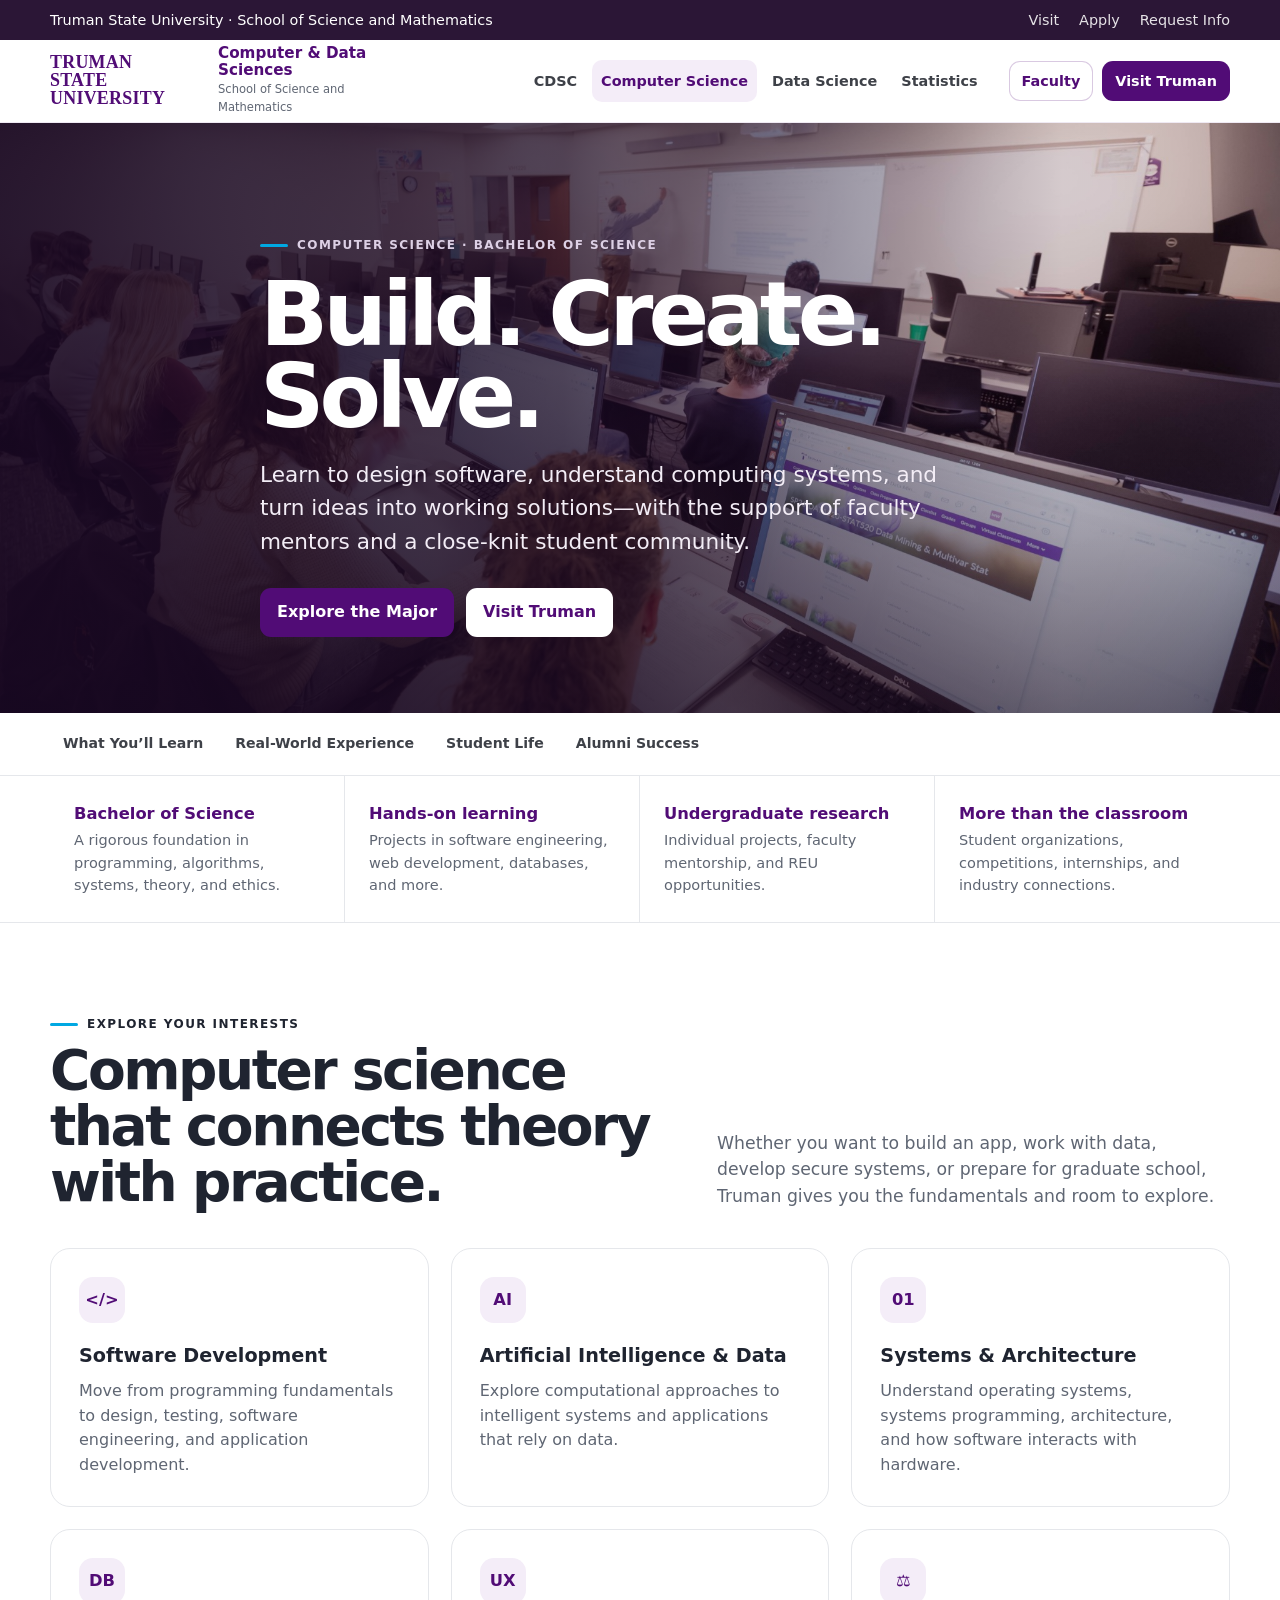
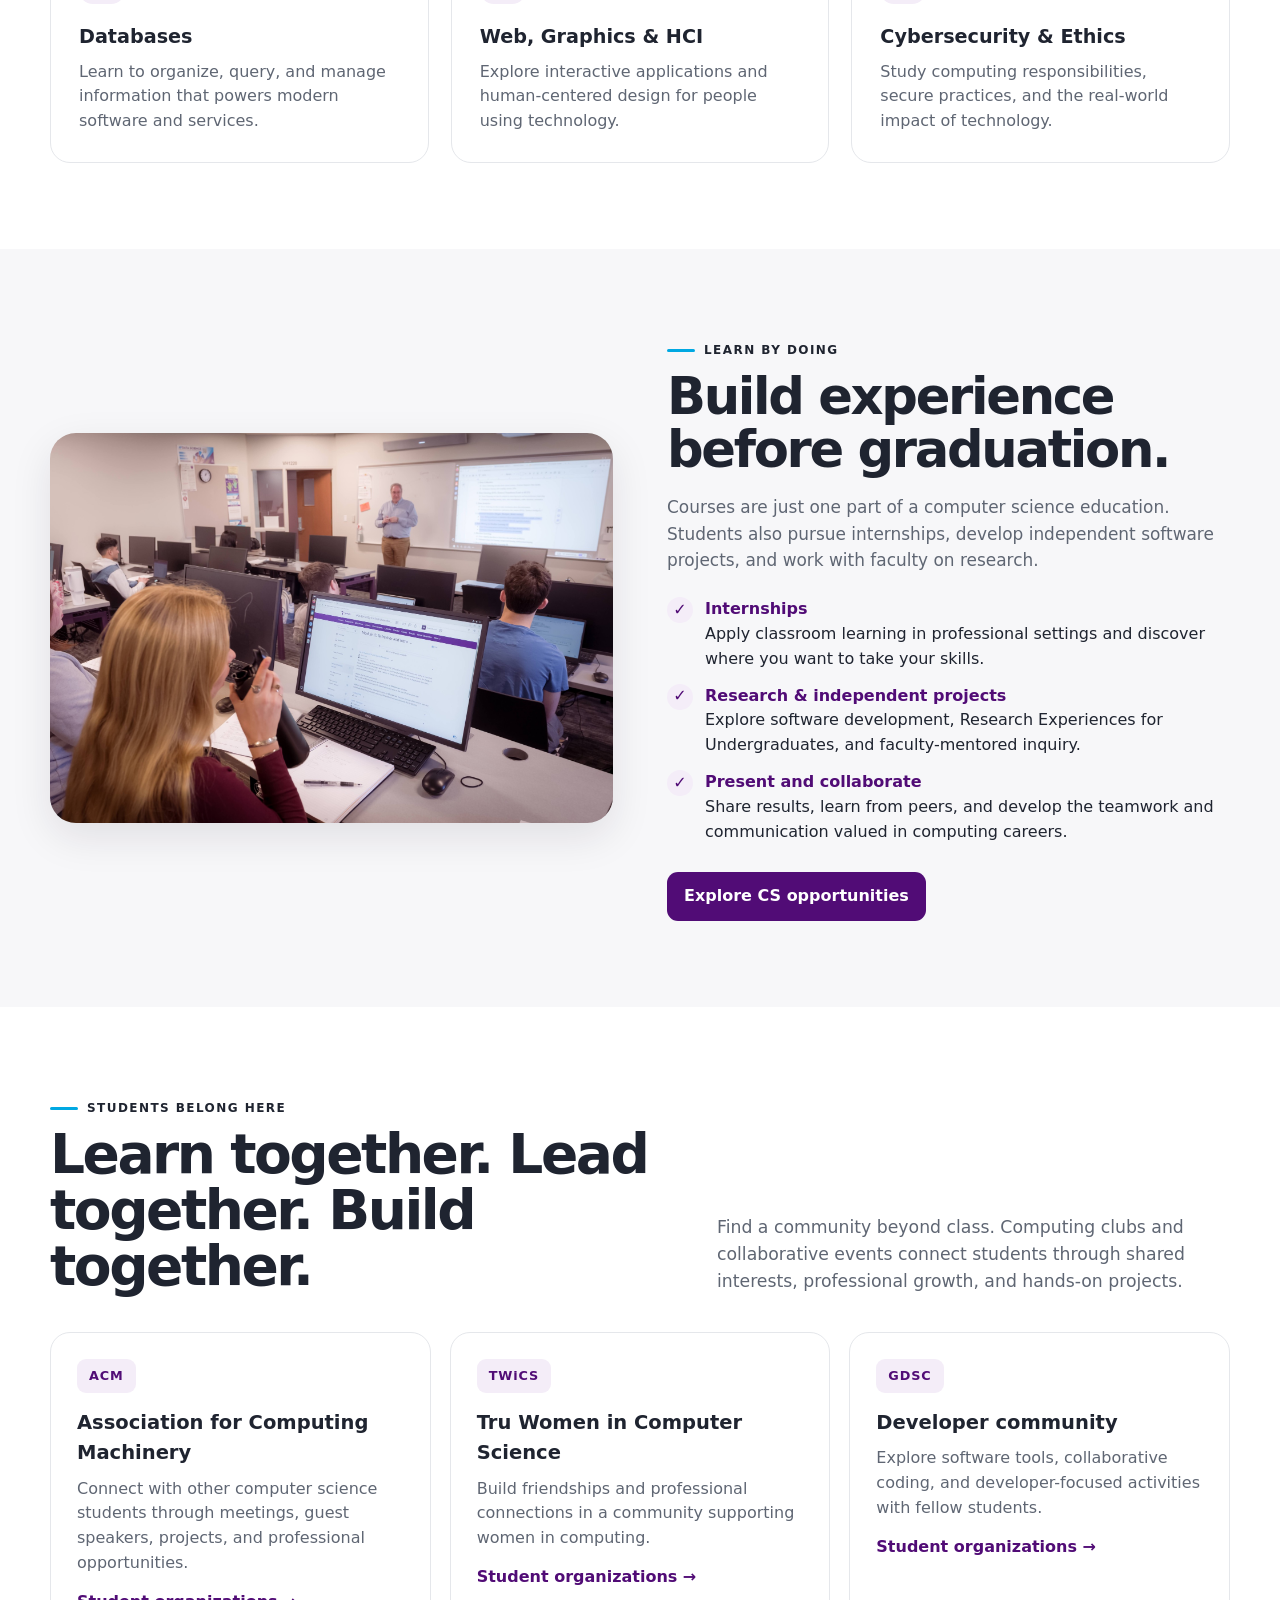
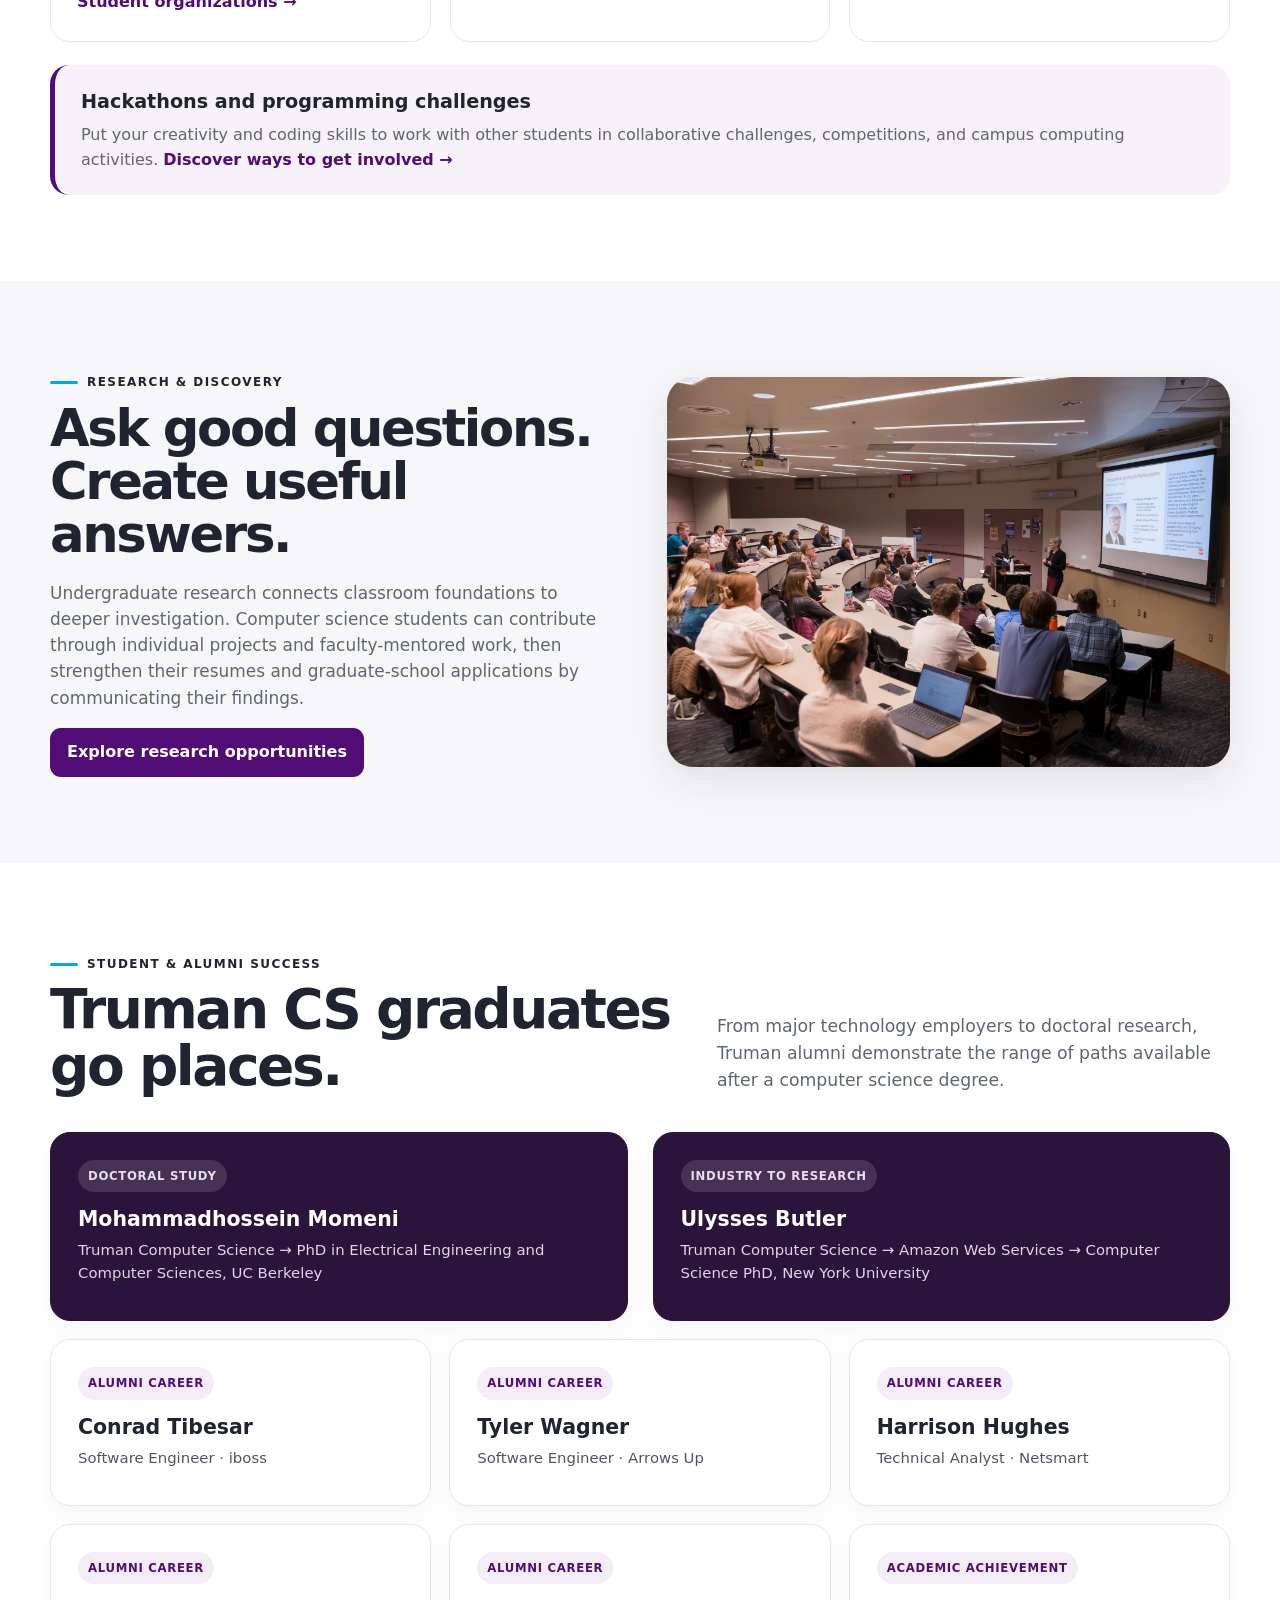
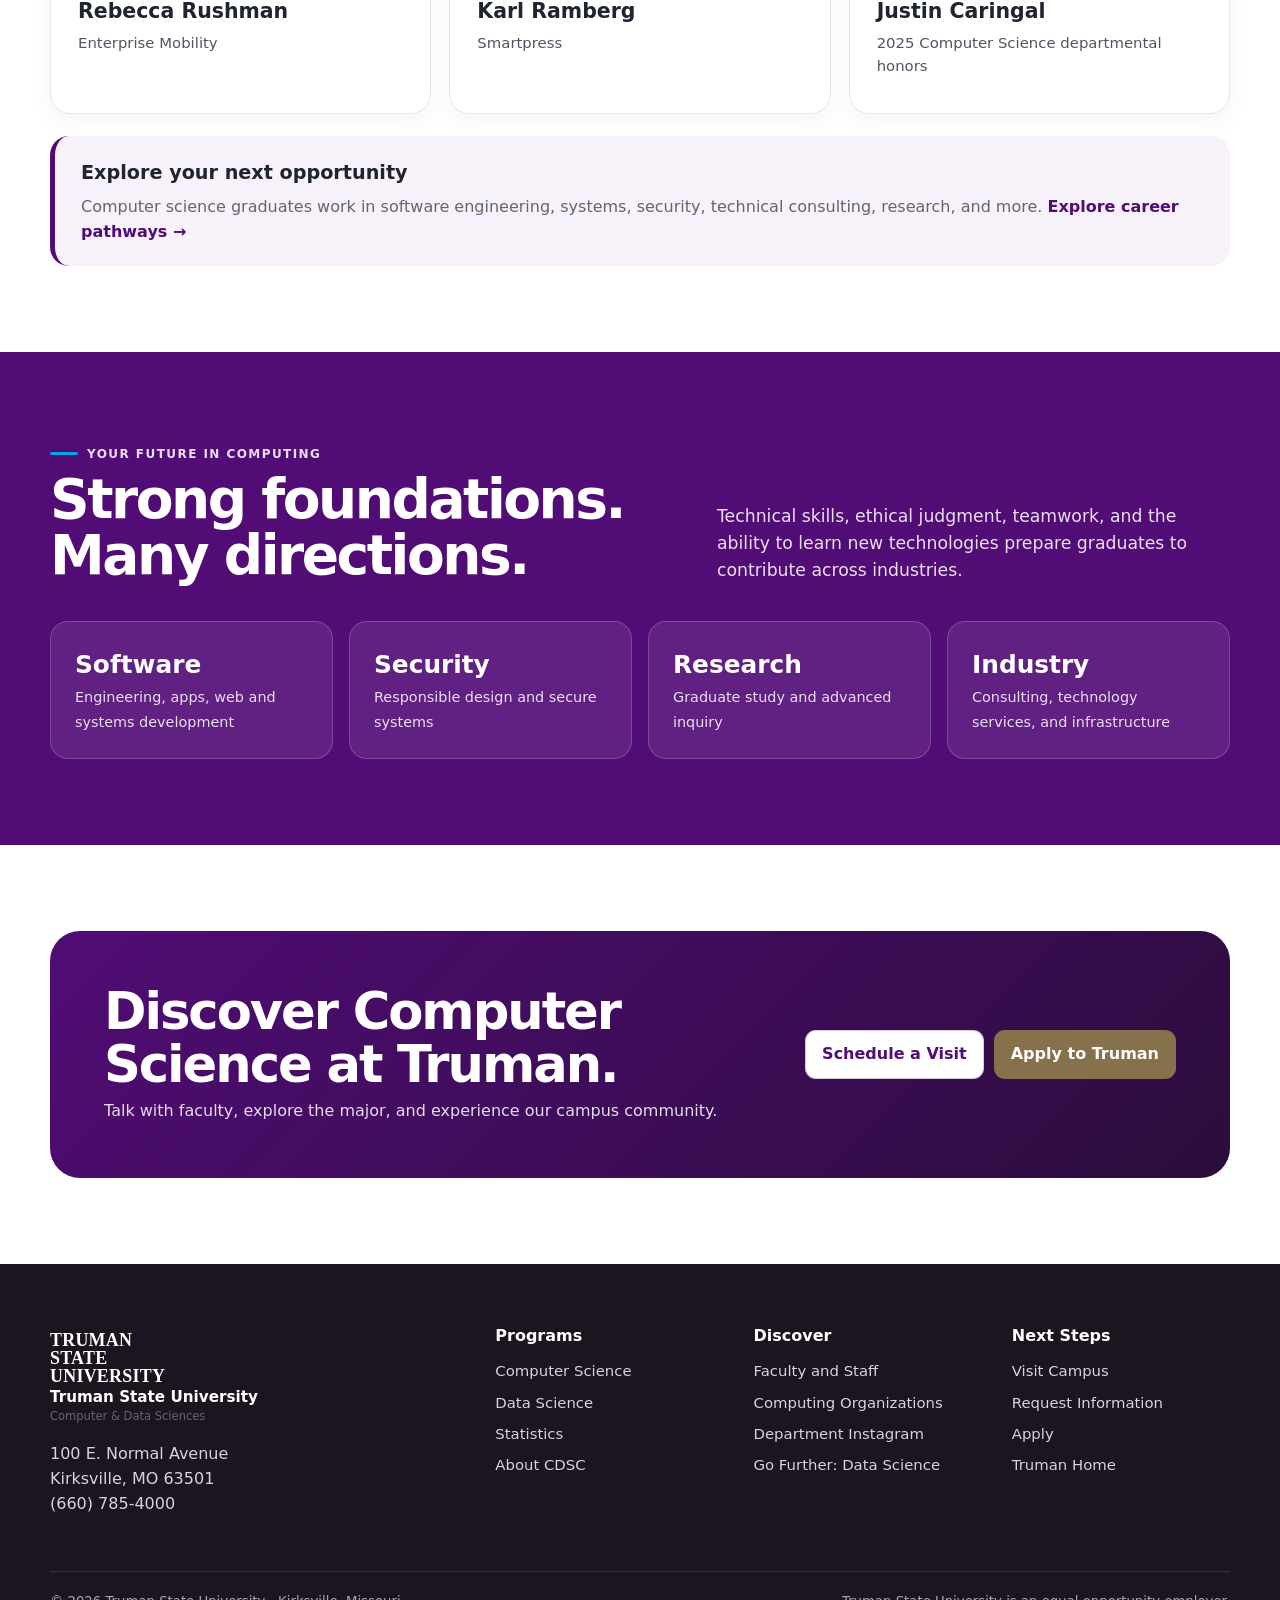
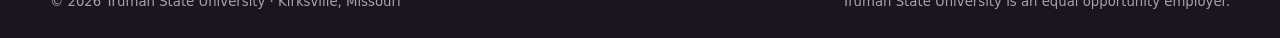
==== computer-science.html @ be10d1ea "Add files via upload" ====
<!doctype html><html lang="en"><head><meta charset="utf-8"><meta name="viewport" content="width=device-width,initial-scale=1"><meta name="description" content="Study computer science at Truman: practical software skills, mentoring, research, internships, alumni success, and student communities."><title>Computer Science | Truman State University</title><link rel="stylesheet" href="assets/style.css"></head>
<body><a class="skip-link" href="#main">Skip to content</a>
<div class="topbar"><div class="wrap"><div>Truman State University · School of Science and Mathematics</div><div class="toplinks"><a href="https://www.truman.edu/admission-aid/visit-truman/">Visit</a><a href="https://www.truman.edu/admission-aid/apply-to-truman/">Apply</a><a href="https://www.truman.edu/request-information/">Request Info</a></div></div></div>
<header class="site-header"><div class="wrap navrow"><a class="brand" href="cdsc.html" aria-label="Truman State University Computer and Data Sciences home"><img class="brand-logo" src="https://c3c5e312.delivery.rocketcdn.me/wp-content/themes/truman-theme-2025/images/logo-small.svg" alt="Truman State University logo" onerror="this.style.display='none';this.nextElementSibling.style.display='inline-block'"><span class="logo-fallback">TRUMAN<br>STATE<br>UNIVERSITY</span><span class="brand-copy"><strong>Computer &amp; Data Sciences</strong><span>School of Science and Mathematics</span></span></a><button class="mobile-toggle" type="button" aria-label="Toggle navigation" aria-expanded="false" aria-controls="localnav">☰</button><nav id="localnav" class="mainnav" aria-label="Department navigation"><a href="cdsc.html">CDSC</a><a href="computer-science.html" aria-current="page">Computer Science</a><a href="data-science.html">Data Science</a><a href="statistics.html">Statistics</a></nav><div class="nav-actions"><a class="btn btn-light btn-sm" href="https://www.truman.edu/academics/school-of-science-and-mathematics/about-the-computer-and-data-sciences-department/faculty-staff/">Faculty</a><a class="btn btn-primary btn-sm" href="https://www.truman.edu/admission-aid/visit-truman/">Visit Truman</a></div></div></header>
<main id="main"><section class="hero"><div class="hero-media"><img src="assets/images/cs.jpg" alt="Computer Science · Bachelor of Science at Truman State University" style="object-position:center 44%"></div><div class="wrap hero-content"><span class="eyebrow">Computer Science · Bachelor of Science</span><h1>Build. Create. Solve.</h1><p>Learn to design software, understand computing systems, and turn ideas into working solutions—with the support of faculty mentors and a close-knit student community.</p><div class="hero-actions"><a class="btn btn-primary" href="https://www.truman.edu/majors-programs/majors-minors/computer-science-major/computer-science-bs-requirements/">Explore the Major</a><a class="btn btn-light" href="https://www.truman.edu/admission-aid/visit-truman/">Visit Truman</a></div></div></section><nav class="hero-subnav" aria-label="Jump to section"><div class="wrap"><a href="#study">What You’ll Learn</a><a href="#experience">Real-World Experience</a><a href="#clubs">Student Life</a><a href="#alumni">Alumni Success</a></div></nav><div class="quickbar"><div class="wrap quickgrid"><div class="quickfact"><strong>Bachelor of Science</strong><span>A rigorous foundation in programming, algorithms, systems, theory, and ethics.</span></div><div class="quickfact"><strong>Hands-on learning</strong><span>Projects in software engineering, web development, databases, and more.</span></div><div class="quickfact"><strong>Undergraduate research</strong><span>Individual projects, faculty mentorship, and REU opportunities.</span></div><div class="quickfact"><strong>More than the classroom</strong><span>Student organizations, competitions, internships, and industry connections.</span></div></div></div><section class="section" id="study"><div class="wrap"><div class="section-head" data-reveal><div><span class="eyebrow">Explore your interests</span><h2>Computer science that connects theory with practice.</h2></div><p>Whether you want to build an app, work with data, develop secure systems, or prepare for graduate school, Truman gives you the fundamentals and room to explore.</p></div><div class="grid-3"><article class="feature-card" data-reveal><div class="feature-icon">&lt;/&gt;</div><h3>Software Development</h3><p>Move from programming fundamentals to design, testing, software engineering, and application development.</p></article><article class="feature-card" data-reveal><div class="feature-icon">AI</div><h3>Artificial Intelligence &amp; Data</h3><p>Explore computational approaches to intelligent systems and applications that rely on data.</p></article><article class="feature-card" data-reveal><div class="feature-icon">01</div><h3>Systems &amp; Architecture</h3><p>Understand operating systems, systems programming, architecture, and how software interacts with hardware.</p></article><article class="feature-card" data-reveal><div class="feature-icon">DB</div><h3>Databases</h3><p>Learn to organize, query, and manage information that powers modern software and services.</p></article><article class="feature-card" data-reveal><div class="feature-icon">UX</div><h3>Web, Graphics &amp; HCI</h3><p>Explore interactive applications and human-centered design for people using technology.</p></article><article class="feature-card" data-reveal><div class="feature-icon">⚖</div><h3>Cybersecurity &amp; Ethics</h3><p>Study computing responsibilities, secure practices, and the real-world impact of technology.</p></article></div></div></section><section class="section soft" id="experience"><div class="wrap split"><div class="media" data-reveal><img src="https://c3c5e312.delivery.rocketcdn.me/wp-content/uploads/2022/03/LibraryStudyingApril2019-40-scaled-1.jpg" alt="Truman students working and collaborating" loading="lazy" onerror="this.onerror=null;this.src='assets/images/class.jpg'"></div><div class="copy" data-reveal><span class="eyebrow">Learn by doing</span><h2>Build experience before graduation.</h2><p>Courses are just one part of a computer science education. Students also pursue internships, develop independent software projects, and work with faculty on research.</p><div class="checklist"><div class="check"><i>✓</i><div><b>Internships</b><br>Apply classroom learning in professional settings and discover where you want to take your skills.</div></div><div class="check"><i>✓</i><div><b>Research &amp; independent projects</b><br>Explore software development, Research Experiences for Undergraduates, and faculty-mentored inquiry.</div></div><div class="check"><i>✓</i><div><b>Present and collaborate</b><br>Share results, learn from peers, and develop the teamwork and communication valued in computing careers.</div></div></div><a class="btn btn-primary" href="https://www.truman.edu/majors-programs/majors-minors/computer-science-major/">Explore CS opportunities</a></div></div></section><section class="section" id="clubs"><div class="wrap"><div class="section-head" data-reveal><div><span class="eyebrow">Students belong here</span><h2>Learn together. Lead together. Build together.</h2></div><p>Find a community beyond class. Computing clubs and collaborative events connect students through shared interests, professional growth, and hands-on projects.</p></div><div class="org-tiles"><article class="org-tile" data-reveal><span class="org-abbrev">ACM</span><h3>Association for Computing Machinery</h3><p>Connect with other computer science students through meetings, guest speakers, projects, and professional opportunities.</p><a class="link-inline" href="https://www.truman.edu/majors-programs/majors-minors/computer-science-major/computer-science-student-organizations/">Student organizations →</a></article><article class="org-tile" data-reveal><span class="org-abbrev">TWiCS</span><h3>Tru Women in Computer Science</h3><p>Build friendships and professional connections in a community supporting women in computing.</p><a class="link-inline" href="https://www.truman.edu/majors-programs/majors-minors/computer-science-major/computer-science-student-organizations/">Student organizations →</a></article><article class="org-tile" data-reveal><span class="org-abbrev">GDSC</span><h3>Developer community</h3><p>Explore software tools, collaborative coding, and developer-focused activities with fellow students.</p><a class="link-inline" href="https://www.truman.edu/majors-programs/majors-minors/computer-science-major/computer-science-student-organizations/">Student organizations →</a></article></div><div class="panel-cta" style="margin-top:23px" data-reveal><h3>Hackathons and programming challenges</h3><p>Put your creativity and coding skills to work with other students in collaborative challenges, competitions, and campus computing activities. <a class="kicker-link" href="https://www.truman.edu/majors-programs/majors-minors/computer-science-major/computer-science-student-organizations/">Discover ways to get involved →</a></p></div></div></section><section class="section soft"><div class="wrap"><div class="split"><div class="copy" data-reveal><span class="eyebrow">Research &amp; discovery</span><h2>Ask good questions. Create useful answers.</h2><p>Undergraduate research connects classroom foundations to deeper investigation. Computer science students can contribute through individual projects and faculty-mentored work, then strengthen their resumes and graduate-school applications by communicating their findings.</p><a class="btn btn-primary" href="https://www.truman.edu/majors-programs/majors-minors/computer-science-major/">Explore research opportunities</a></div><div class="media" data-reveal><img src="https://c3c5e312.delivery.rocketcdn.me/wp-content/uploads/2022/03/StudentResearchConferenceApril2016-2-of-22.jpg" alt="Students and faculty engaged in research" loading="lazy" onerror="this.onerror=null;this.src='assets/images/research.jpg'"></div></div></div></section><section class="section" id="alumni"><div class="wrap"><div class="section-head" data-reveal><div><span class="eyebrow">Student &amp; alumni success</span><h2>Truman CS graduates go places.</h2></div><p>From major technology employers to doctoral research, Truman alumni demonstrate the range of paths available after a computer science degree.</p></div><div class="grid-2"><article class="profile-card highlight" data-reveal><span class="tag">Doctoral study</span><h3>Mohammadhossein Momeni</h3><p class="role">Truman Computer Science → PhD in Electrical Engineering and Computer Sciences, UC Berkeley</p></article><article class="profile-card highlight" data-reveal><span class="tag">Industry to research</span><h3>Ulysses Butler</h3><p class="role">Truman Computer Science → Amazon Web Services → Computer Science PhD, New York University</p></article></div><div class="story-row" style="margin-top:18px"><article class="profile-card" data-reveal><span class="tag">Alumni career</span><h3>Conrad Tibesar</h3><p class="role">Software Engineer · iboss</p></article><article class="profile-card" data-reveal><span class="tag">Alumni career</span><h3>Tyler Wagner</h3><p class="role">Software Engineer · Arrows Up</p></article><article class="profile-card" data-reveal><span class="tag">Alumni career</span><h3>Harrison Hughes</h3><p class="role">Technical Analyst · Netsmart</p></article><article class="profile-card" data-reveal><span class="tag">Alumni career</span><h3>Rebecca Rushman</h3><p class="role">Enterprise Mobility</p></article><article class="profile-card" data-reveal><span class="tag">Alumni career</span><h3>Karl Ramberg</h3><p class="role">Smartpress</p></article><article class="profile-card" data-reveal><span class="tag">Academic achievement</span><h3>Justin Caringal</h3><p class="role">2025 Computer Science departmental honors</p></article></div><div class="panel-cta" style="margin-top:22px" data-reveal><h3>Explore your next opportunity</h3><p>Computer science graduates work in software engineering, systems, security, technical consulting, research, and more. <a class="kicker-link" href="https://www.truman.edu/majors-programs/majors-minors/computer-science-major/">Explore career pathways →</a></p></div></div></section><section class="section purple"><div class="wrap"><div class="section-head" data-reveal><div><span class="eyebrow">Your future in computing</span><h2>Strong foundations. Many directions.</h2></div><p>Technical skills, ethical judgment, teamwork, and the ability to learn new technologies prepare graduates to contribute across industries.</p></div><div class="stats-band"><div class="stat" data-reveal><strong>Software</strong><span>Engineering, apps, web and systems development</span></div><div class="stat" data-reveal><strong>Security</strong><span>Responsible design and secure systems</span></div><div class="stat" data-reveal><strong>Research</strong><span>Graduate study and advanced inquiry</span></div><div class="stat" data-reveal><strong>Industry</strong><span>Consulting, technology services, and infrastructure</span></div></div></div></section><section class="section"><div class="wrap"><div class="cta" data-reveal><div><h2>Discover Computer Science at Truman.</h2><p>Talk with faculty, explore the major, and experience our campus community.</p></div><div class="cta-actions"><a class="btn btn-light" href="https://www.truman.edu/admission-aid/visit-truman/">Schedule a Visit</a><a class="btn btn-gold" href="https://www.truman.edu/admission-aid/apply-to-truman/">Apply to Truman</a></div></div></div></section></main><footer class="footer"><div class="wrap"><div class="footer-grid"><div><a class="brand" href="cdsc.html"><img class="brand-logo" src="https://c3c5e312.delivery.rocketcdn.me/wp-content/themes/truman-theme-2025/images/logo-small.svg" alt="Truman State University logo" onerror="this.style.display='none';this.nextElementSibling.style.display='inline-block'"><span class="logo-fallback">TRUMAN<br>STATE<br>UNIVERSITY</span><span class="brand-copy"><strong>Truman State University</strong><span>Computer &amp; Data Sciences</span></span></a><p style="margin-top:16px;max-width:310px;color:#d9d2dc">100 E. Normal Avenue<br>Kirksville, MO 63501<br>(660) 785-4000</p></div><div><h4>Programs</h4><a href="computer-science.html">Computer Science</a><a href="data-science.html">Data Science</a><a href="statistics.html">Statistics</a><a href="cdsc.html">About CDSC</a></div><div><h4>Discover</h4><a href="https://www.truman.edu/academics/school-of-science-and-mathematics/about-the-computer-and-data-sciences-department/faculty-staff/">Faculty and Staff</a><a href="https://www.truman.edu/majors-programs/majors-minors/computer-science-major/computer-science-student-organizations/">Computing Organizations</a><a href="https://www.instagram.com/cdsc_truman/">Department Instagram</a><a href="https://data.truman.edu/">Go Further: Data Science</a></div><div><h4>Next Steps</h4><a href="https://www.truman.edu/admission-aid/visit-truman/">Visit Campus</a><a href="https://www.truman.edu/request-information/">Request Information</a><a href="https://www.truman.edu/admission-aid/apply-to-truman/">Apply</a><a href="https://www.truman.edu/">Truman Home</a></div></div><div class="footer-note"><span>© <span data-year>2026</span> Truman State University · Kirksville, Missouri</span><span>Truman State University is an equal opportunity employer.</span></div></div></footer><script src="assets/script.js" defer></script></body></html>
---- assets/style.css ----
:root{
  --purple:#510C76;
  --purple-700:#3b0759;
  --purple-100:#f4edf8;
  --gold:#87714D;
  --blue:#00A8E2;
  --ink:#1f2430;
  --muted:#5f6673;
  --line:#e5e7eb;
  --paper:#ffffff;
  --soft:#f7f7f9;
  --max:1180px;
  --shadow:0 14px 40px rgba(29,18,38,.10);
  --radius:20px;
}
*{box-sizing:border-box}
html{scroll-behavior:smooth}
body{margin:0;font-family:Inter,ui-sans-serif,system-ui,-apple-system,BlinkMacSystemFont,"Segoe UI",sans-serif;color:var(--ink);background:var(--paper);line-height:1.55}
a{color:inherit;text-decoration:none}
img{max-width:100%;display:block}
button{font:inherit}
.skip-link{position:absolute;left:-9999px;top:auto}.skip-link:focus{left:16px;top:16px;background:#fff;padding:10px 14px;z-index:999;border-radius:8px;box-shadow:var(--shadow)}
.topbar{background:#2b1636;color:#fff;font-size:.9rem}.topbar .wrap{min-height:40px;display:flex;align-items:center;justify-content:space-between;gap:20px}.toplinks{display:flex;gap:20px;flex-wrap:wrap}.toplinks a{opacity:.88}.toplinks a:hover{opacity:1;text-decoration:underline}
.wrap{width:min(var(--max),calc(100% - 36px));margin:0 auto}
.site-header{position:sticky;top:0;z-index:100;background:rgba(255,255,255,.96);backdrop-filter:blur(12px);border-bottom:1px solid rgba(81,12,118,.09)}
.navrow{min-height:82px;display:flex;align-items:center;gap:28px}.brand{display:flex;align-items:center;gap:14px;min-width:260px}.brand-mark{width:44px;height:44px;border-radius:12px;background:var(--purple);color:#fff;display:grid;place-items:center;font-weight:900;font-size:1.2rem;letter-spacing:-.04em}.brand-copy strong{display:block;color:var(--purple);font-size:1rem;line-height:1.1}.brand-copy span{display:block;font-size:.76rem;color:var(--muted);margin-top:3px}
.mainnav{display:flex;align-items:center;gap:6px;margin-left:auto}.mainnav a{padding:10px 11px;border-radius:10px;font-weight:700;font-size:.91rem;color:#3e4148}.mainnav a:hover,.mainnav a[aria-current="page"]{background:var(--purple-100);color:var(--purple)}
.nav-actions{display:flex;gap:9px}.btn{display:inline-flex;align-items:center;justify-content:center;gap:8px;border:0;border-radius:11px;padding:12px 17px;font-weight:800;cursor:pointer;transition:.2s ease}.btn-primary{background:var(--purple);color:#fff}.btn-primary:hover{background:var(--purple-700);transform:translateY(-1px)}.btn-light{background:#fff;color:var(--purple);box-shadow:inset 0 0 0 1px rgba(81,12,118,.22)}.btn-light:hover{background:var(--purple-100)}.btn-gold{background:var(--gold);color:#fff}.btn-sm{padding:9px 13px;font-size:.9rem}.mobile-toggle{display:none;background:none;border:0;font-size:1.5rem;color:var(--purple)}
.hero{position:relative;min-height:610px;display:grid;align-items:end;overflow:hidden;background:#1d1125}.hero-media{position:absolute;inset:0}.hero-media img{width:100%;height:100%;object-fit:cover}.hero-media:after{content:"";position:absolute;inset:0;background:linear-gradient(90deg,rgba(24,8,34,.91) 0%,rgba(24,8,34,.72) 43%,rgba(24,8,34,.18) 75%),linear-gradient(0deg,rgba(20,10,28,.66) 0%,transparent 45%)}.hero-content{position:relative;z-index:2;padding:88px 0 76px;color:#fff;max-width:760px}.eyebrow{display:inline-flex;align-items:center;gap:9px;text-transform:uppercase;letter-spacing:.12em;font-weight:900;font-size:.75rem}.hero .eyebrow{color:#ddd0e5}.eyebrow:before{content:"";width:28px;height:3px;background:var(--blue);border-radius:4px}.hero h1{font-size:clamp(3.3rem,7vw,6.4rem);line-height:.92;letter-spacing:-.055em;margin:18px 0 20px;max-width:830px}.hero p{font-size:clamp(1.12rem,2vw,1.35rem);max-width:700px;color:#f3edf6;margin:0 0 30px}.hero-actions{display:flex;gap:12px;flex-wrap:wrap}.hero .btn-light{box-shadow:none}
.page-hero{position:relative;overflow:hidden;background:linear-gradient(135deg,#2a1038,var(--purple));color:#fff;padding:82px 0 76px}.page-hero:after{content:"";position:absolute;width:450px;height:450px;border-radius:50%;right:-120px;top:-180px;border:80px solid rgba(255,255,255,.05)}.page-hero h1{font-size:clamp(2.8rem,6vw,5.4rem);letter-spacing:-.05em;line-height:1;margin:12px 0 20px}.page-hero p{max-width:780px;font-size:1.25rem;color:#efe7f3}
.quickbar{background:#fff;border-bottom:1px solid var(--line)}.quickgrid{display:grid;grid-template-columns:repeat(4,1fr);gap:0}.quickfact{padding:25px 24px;border-right:1px solid var(--line)}.quickfact:last-child{border-right:0}.quickfact strong{display:block;color:var(--purple);font-size:1.02rem}.quickfact span{display:block;font-size:.91rem;color:var(--muted);margin-top:3px}
.section{padding:86px 0}.section.soft{background:var(--soft)}.section.purple{background:var(--purple);color:#fff}.section-head{display:grid;grid-template-columns:1.1fr .9fr;gap:40px;align-items:end;margin-bottom:38px}.section-head h2{font-size:clamp(2.1rem,4.3vw,3.6rem);letter-spacing:-.045em;line-height:1.02;margin:8px 0 0}.section-head p{color:var(--muted);font-size:1.08rem;margin:0}.purple .section-head p{color:#eadff0}.purple .eyebrow{color:#eadff0}
.grid-3{display:grid;grid-template-columns:repeat(3,1fr);gap:22px}.grid-2{display:grid;grid-template-columns:repeat(2,1fr);gap:25px}.grid-4{display:grid;grid-template-columns:repeat(4,1fr);gap:18px}.card{background:#fff;border:1px solid var(--line);border-radius:var(--radius);overflow:hidden;box-shadow:0 8px 26px rgba(20,20,30,.05)}.card-body{padding:25px}.card h3{margin:0 0 8px;font-size:1.3rem;color:#25252a}.card p{margin:0;color:var(--muted)}.card .tag{display:inline-block;background:var(--purple-100);color:var(--purple);padding:6px 9px;border-radius:999px;font-size:.72rem;font-weight:900;text-transform:uppercase;letter-spacing:.08em;margin-bottom:15px}.card-media{height:220px;overflow:hidden;background:#ddd}.card-media img{width:100%;height:100%;object-fit:cover;transition:transform .5s ease}.card:hover .card-media img{transform:scale(1.035)}.card-link{display:inline-flex;align-items:center;gap:6px;color:var(--purple);font-weight:800;margin-top:18px}.card-link:hover{text-decoration:underline}.feature-card{padding:28px;border-radius:var(--radius);background:#fff;border:1px solid var(--line)}.feature-icon{width:46px;height:46px;border-radius:14px;background:var(--purple-100);color:var(--purple);display:grid;place-items:center;font-weight:900;margin-bottom:18px}.feature-card h3{margin:0 0 8px;font-size:1.18rem}.feature-card p{margin:0;color:var(--muted)}
.split{display:grid;grid-template-columns:1fr 1fr;gap:54px;align-items:center}.split.reverse .media{order:2}.media{border-radius:26px;overflow:hidden;min-height:390px;box-shadow:var(--shadow);background:#eee}.media img{width:100%;height:100%;min-height:390px;object-fit:cover}.copy h2{font-size:clamp(2.2rem,4vw,3.4rem);line-height:1.04;letter-spacing:-.045em;margin:10px 0 18px}.copy p{color:var(--muted);font-size:1.06rem}.checklist{display:grid;gap:12px;margin:24px 0 28px}.check{display:flex;gap:12px;align-items:flex-start}.check b{color:var(--purple)}.check i{font-style:normal;width:26px;height:26px;border-radius:50%;background:var(--purple-100);color:var(--purple);display:grid;place-items:center;font-weight:900;flex:0 0 auto}
.story{position:relative;border-radius:26px;overflow:hidden;min-height:430px;background:#24122f;color:#fff}.story>img{position:absolute;inset:0;width:100%;height:100%;object-fit:cover}.story:after{content:"";position:absolute;inset:0;background:linear-gradient(0deg,rgba(21,9,28,.92),rgba(21,9,28,.18) 67%)}.story-copy{position:absolute;z-index:2;left:0;right:0;bottom:0;padding:30px}.story-copy h3{font-size:1.8rem;margin:8px 0 6px}.story-copy p{margin:0;color:#eee}.story-kicker{font-weight:900;color:#d8c9df;text-transform:uppercase;letter-spacing:.1em;font-size:.72rem}
.logo-list{display:flex;flex-wrap:wrap;gap:10px}.pill{padding:9px 13px;background:#fff;border:1px solid var(--line);border-radius:999px;color:#494f59;font-weight:700;font-size:.9rem}
.stats-band{display:grid;grid-template-columns:repeat(4,1fr);gap:16px}.stat{padding:24px;border-radius:18px;background:rgba(255,255,255,.09);border:1px solid rgba(255,255,255,.18)}.stat strong{font-size:1.55rem;display:block}.stat span{color:#eadff0;font-size:.9rem}
.cta{background:linear-gradient(135deg,var(--purple),#2b0d3c);color:#fff;border-radius:30px;padding:54px;display:flex;align-items:center;justify-content:space-between;gap:40px}.cta h2{font-size:clamp(2rem,4vw,3.2rem);margin:0 0 9px;line-height:1.02;letter-spacing:-.04em}.cta p{margin:0;color:#e7daed;max-width:700px}.cta-actions{display:flex;gap:10px;flex-wrap:wrap;min-width:max-content}
.program-card{padding:30px;background:#fff;border-radius:22px;border:1px solid var(--line);position:relative;overflow:hidden}.program-card:before{content:"";position:absolute;left:0;top:0;bottom:0;width:6px;background:var(--purple)}.program-card.ds:before{background:var(--blue)}.program-card.statp:before{background:var(--gold)}.program-card h3{font-size:1.55rem;margin:0 0 8px}.program-card p{color:var(--muted);margin:0 0 20px}.program-card ul{padding-left:18px;margin:0 0 20px;color:#4a505c}.program-card li{margin:7px 0}
.social-panel{border-radius:28px;background:#161219;color:#fff;display:grid;grid-template-columns:1fr 1fr;overflow:hidden}.social-panel img{width:100%;height:100%;min-height:420px;object-fit:cover}.social-copy{padding:50px;display:flex;flex-direction:column;justify-content:center}.social-copy h2{font-size:2.7rem;margin:10px 0 15px;line-height:1}.social-copy p{color:#dcd6df}.handle{font-size:1.25rem;font-weight:900;color:#fff;margin:10px 0 25px}
.footer{background:#1c1520;color:#d9d2dc;padding:60px 0 26px}.footer-grid{display:grid;grid-template-columns:1.3fr repeat(3,.7fr);gap:40px}.footer h4{color:#fff;margin:0 0 12px}.footer a{display:block;color:#d9d2dc;margin:8px 0;font-size:.93rem}.footer a:hover{color:#fff;text-decoration:underline}.footer .brand-copy strong{color:#fff}.footer-note{border-top:1px solid rgba(255,255,255,.12);padding-top:20px;margin-top:38px;font-size:.83rem;color:#aaa1ae;display:flex;justify-content:space-between;gap:20px;flex-wrap:wrap}
.prototype-note{background:#fff9e9;border:1px solid #ead8a3;color:#5a4b24;padding:13px 16px;border-radius:12px;font-size:.88rem;margin:20px 0 0}
@media(max-width:980px){.mainnav,.nav-actions{display:none}.mobile-toggle{display:block;margin-left:auto}.mainnav.open{display:flex;position:absolute;top:82px;left:0;right:0;background:#fff;flex-direction:column;align-items:stretch;padding:16px 18px 20px;border-bottom:1px solid var(--line);box-shadow:var(--shadow)}.mainnav.open a{padding:13px}.hero{min-height:560px}.quickgrid{grid-template-columns:repeat(2,1fr)}.quickfact:nth-child(2){border-right:0}.quickfact:nth-child(-n+2){border-bottom:1px solid var(--line)}.section-head{grid-template-columns:1fr;gap:14px}.grid-4{grid-template-columns:repeat(2,1fr)}.grid-3{grid-template-columns:1fr 1fr}.split{grid-template-columns:1fr;gap:30px}.split.reverse .media{order:0}.footer-grid{grid-template-columns:1fr 1fr}.social-panel{grid-template-columns:1fr}.social-panel img{min-height:320px}.cta{align-items:flex-start;flex-direction:column}.cta-actions{min-width:0}.stats-band{grid-template-columns:1fr 1fr}}
@media(max-width:650px){.wrap{width:min(var(--max),calc(100% - 24px))}.topbar{display:none}.navrow{min-height:72px}.brand{min-width:0}.brand-copy span{display:none}.mainnav.open{top:72px}.hero{min-height:620px}.hero-content{padding:72px 0 54px}.hero h1{font-size:3.5rem}.grid-3,.grid-2,.grid-4{grid-template-columns:1fr}.quickgrid{grid-template-columns:1fr}.quickfact{border-right:0;border-bottom:1px solid var(--line)!important}.section{padding:64px 0}.media,.media img{min-height:300px}.footer-grid{grid-template-columns:1fr}.social-copy{padding:34px 24px}.cta{padding:34px 24px}.stats-band{grid-template-columns:1fr}.page-hero{padding:62px 0}.page-hero h1{font-size:3.2rem}}

/* Version 3 adjustments retain the editorial, image-led layout of the initial design. */
:root { --purple:#510C76; --purple-700:#3b0759; --purple-100:#f4edf8; --gold:#87714D; --blue:#00A8E2; }
:focus-visible{outline:3px solid var(--blue);outline-offset:4px}
img{background:#eceaf0}
.section[id]{scroll-margin-top:98px}
.navrow{gap:22px}
.brand-logo{width:156px;max-height:55px;object-fit:contain;object-position:left center;background:transparent;flex:0 0 auto}
.logo-fallback{display:none;flex:0 0 156px;max-width:156px;font:900 1.12rem/1.0 Georgia,serif;letter-spacing:.015em;color:var(--purple)}
.footer .logo-fallback{color:#fff}
.brand{min-width:250px;gap:12px}
.brand-copy strong{color:var(--purple);font-size:.95rem}
.brand-copy span{font-size:.72rem}
.footer .brand-logo{filter:none}
.footer .brand-copy strong{color:#fff}
.mainnav a{font-size:.9rem;padding:10px 9px}
.hero{min-height:590px}
.hero-media img{background:#20122b;object-position:center 44%}
.hero:before{content:"";position:absolute;inset:0;background:linear-gradient(90deg,rgba(24,8,34,.91) 0%,rgba(24,8,34,.74) 44%,rgba(24,8,34,.13) 83%);z-index:1}
.hero-media:after{background:linear-gradient(0deg,rgba(20,10,28,.56) 0%,transparent 58%)}
.hero-content{z-index:2}
.hero h1{max-width:850px}
.hero p{max-width:710px}
.hero-statement{display:block;max-width:720px;font-size:1rem;color:#efe5f5;margin:14px 0 24px}
.feature-icon{font-size:1.02rem}
.feature-card{transition:transform .22s,box-shadow .22s}
.feature-card:hover{transform:translateY(-4px);box-shadow:var(--shadow)}
.feature-card h3{font-size:1.2rem}
.link-inline{display:inline-flex;align-items:center;gap:7px;color:var(--purple);font-weight:800;margin-top:18px}
.link-inline:hover{text-decoration:underline}
.section-head h2{max-width:850px}
.story-row{display:grid;grid-template-columns:repeat(3,minmax(0,1fr));gap:18px}
.profile-card{background:#fff;border:1px solid var(--line);border-radius:20px;padding:27px;box-shadow:0 8px 25px rgba(25,17,30,.045)}
.profile-card h3{font-size:1.28rem;margin:0 0 8px;line-height:1.2}
.profile-card p{color:var(--muted);margin:0 0 8px}
.profile-card .tag{display:inline-block;background:var(--purple-100);color:var(--purple);padding:7px 10px;border-radius:999px;font-size:.73rem;font-weight:900;letter-spacing:.06em;text-transform:uppercase;margin-bottom:15px}
.profile-card .role{font-size:.93rem;color:#4f5561}
.profile-card.highlight{background:#2a143c;border-color:#2a143c;color:#fff}
.profile-card.highlight .tag{background:rgba(255,255,255,.13);color:#eadcf2}
.profile-card.highlight .role,.profile-card.highlight p{color:#e2d5e8}
.profile-card a{display:inline-flex;margin-top:12px;color:var(--purple);font-weight:800}
.narrow-content{max-width:800px}
.secondary-links{display:flex;flex-wrap:wrap;gap:10px;margin-top:22px}
.secondary-links .pill{display:inline-flex;gap:6px;align-items:center;background:#fff;color:var(--purple)}
.quiet-band{border-top:1px solid var(--line);padding:32px 0}
.quiet-band .wrap{display:flex;justify-content:space-between;align-items:center;gap:20px;flex-wrap:wrap}
.quiet-band strong{font-size:1.16rem}
.quiet-band p{color:var(--muted);margin:4px 0 0}
.media-stack{display:grid;grid-template-columns:1.15fr .85fr;gap:16px;align-items:stretch}
.media-stack img{width:100%;height:100%;min-height:230px;object-fit:cover;border-radius:20px}
.media-stack .small-stack{display:grid;gap:16px}
.media-stack .small-stack img{min-height:110px}
.micro-label{display:block;color:#7d6f89;text-transform:uppercase;font-size:.76rem;font-weight:900;letter-spacing:.11em;margin-bottom:7px}
.purple .micro-label{color:#dfcce9}
.org-tiles{display:grid;grid-template-columns:repeat(3,minmax(0,1fr));gap:19px}
.org-tile{border:1px solid var(--line);background:#fff;border-radius:20px;padding:26px}
.org-tile .org-abbrev{display:inline-flex;font-size:.8rem;font-weight:900;letter-spacing:.07em;color:var(--purple);background:var(--purple-100);padding:7px 12px;border-radius:9px;margin-bottom:15px}
.org-tile h3{margin:0 0 8px;font-size:1.22rem}
.org-tile p{color:var(--muted);margin:0}
.org-tile .link-inline{margin-top:14px}
.cta-actions{max-width:100%}
.hero-subnav{background:#fff;border-bottom:1px solid var(--line)}
.hero-subnav .wrap{display:flex;gap:6px;overflow-x:auto;padding:11px 0;scrollbar-width:none}
.hero-subnav a{white-space:nowrap;padding:9px 13px;border-radius:10px;color:#3e4148;font-weight:700;font-size:.88rem}
.hero-subnav a:hover{color:var(--purple);background:var(--purple-100)}
.story-image{max-height:440px}
.quote-exact{margin:0 0 20px;padding-left:20px;border-left:4px solid var(--blue);font-size:1.22rem;line-height:1.55;color:#2c2731}
.kicker-link{color:var(--purple);font-weight:800}
.section.purple .pill{background:rgba(255,255,255,.11);border-color:rgba(255,255,255,.2);color:#fff}
.panel-cta{background:#f7f1fa;padding:22px 26px;border-radius:19px;border-left:5px solid var(--purple)}
.panel-cta h3{margin:0 0 7px;font-size:1.2rem}
.panel-cta p{color:var(--muted);margin:0}
.fineprint{font-size:.85rem;color:var(--muted)}
.timeline-highlights{display:grid;grid-template-columns:repeat(2,1fr);gap:12px}
.timeline-highlights div{padding:19px;background:#fff;border-radius:15px;border:1px solid var(--line)}
.timeline-highlights b{display:block;color:var(--purple)}
.timeline-highlights span{color:var(--muted);font-size:.95rem}
[data-reveal]{opacity:1;transform:none}
.js-motion [data-reveal]{opacity:0;transform:translateY(22px);transition:opacity .7s ease,transform .7s ease}
.js-motion [data-reveal].is-visible{opacity:1;transform:none}
@media (prefers-reduced-motion: reduce){html{scroll-behavior:auto}.js-motion [data-reveal]{opacity:1;transform:none;transition:none}}
@media (max-width:1100px){.brand{min-width:210px}.brand-logo{width:126px}.logo-fallback{flex-basis:126px;max-width:126px;font-size:.96rem}.navrow{gap:12px}.nav-actions{gap:6px}}
@media (max-width:980px){.navrow{position:relative}.mainnav.open{top:calc(100% - 1px)}.story-row{grid-template-columns:1fr 1fr}.org-tiles{grid-template-columns:1fr 1fr}}
@media (max-width:650px){.brand-logo{width:120px}.logo-fallback{flex-basis:120px;max-width:120px;font-size:.9rem}.brand-copy strong{font-size:.86rem}.hero{min-height:600px}.hero h1{font-size:clamp(3rem,10.8vw,4.4rem)}.hero-content{padding-top:64px}.hero-media img{object-position:center}.story-row,.org-tiles,.media-stack,.timeline-highlights{grid-template-columns:1fr}.media-stack .small-stack{grid-template-columns:1fr 1fr}.media-stack .small-stack img{min-height:160px}.profile-card{padding:23px}.quiet-band .wrap{align-items:flex-start}}
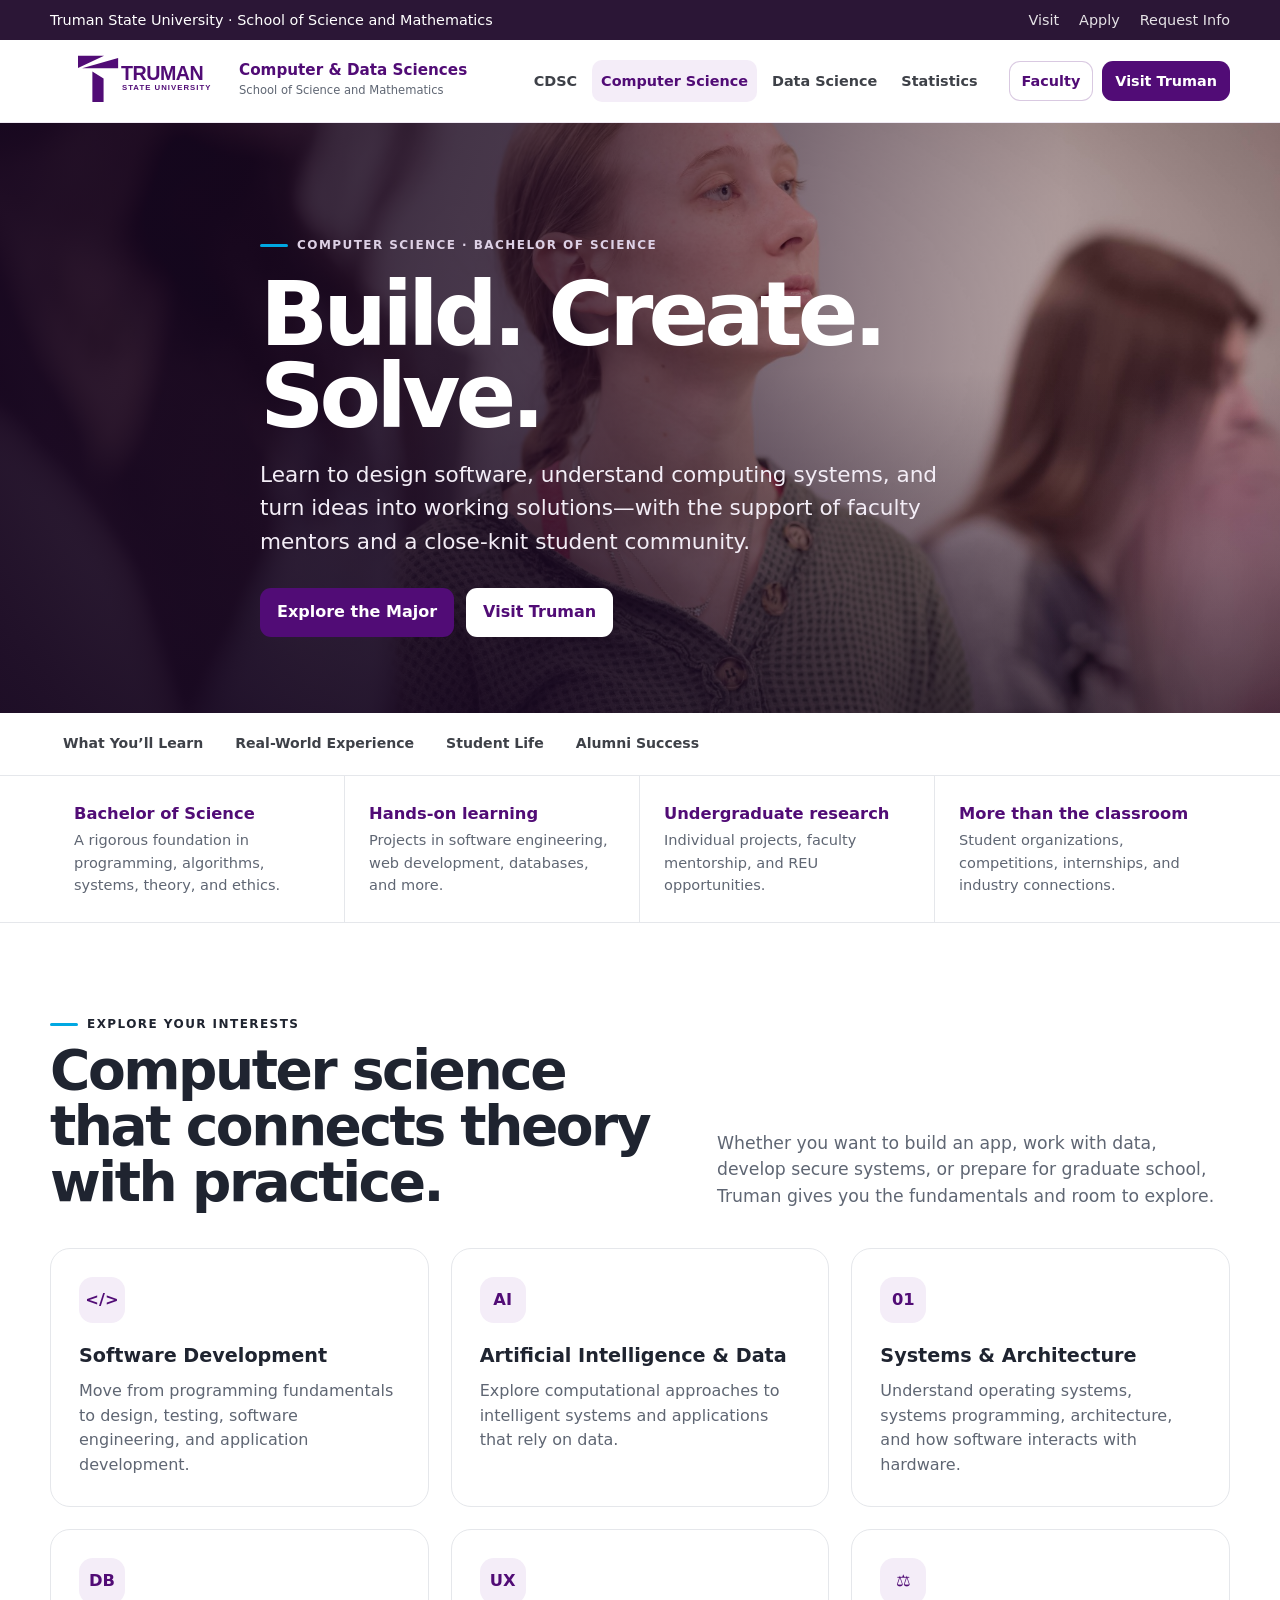
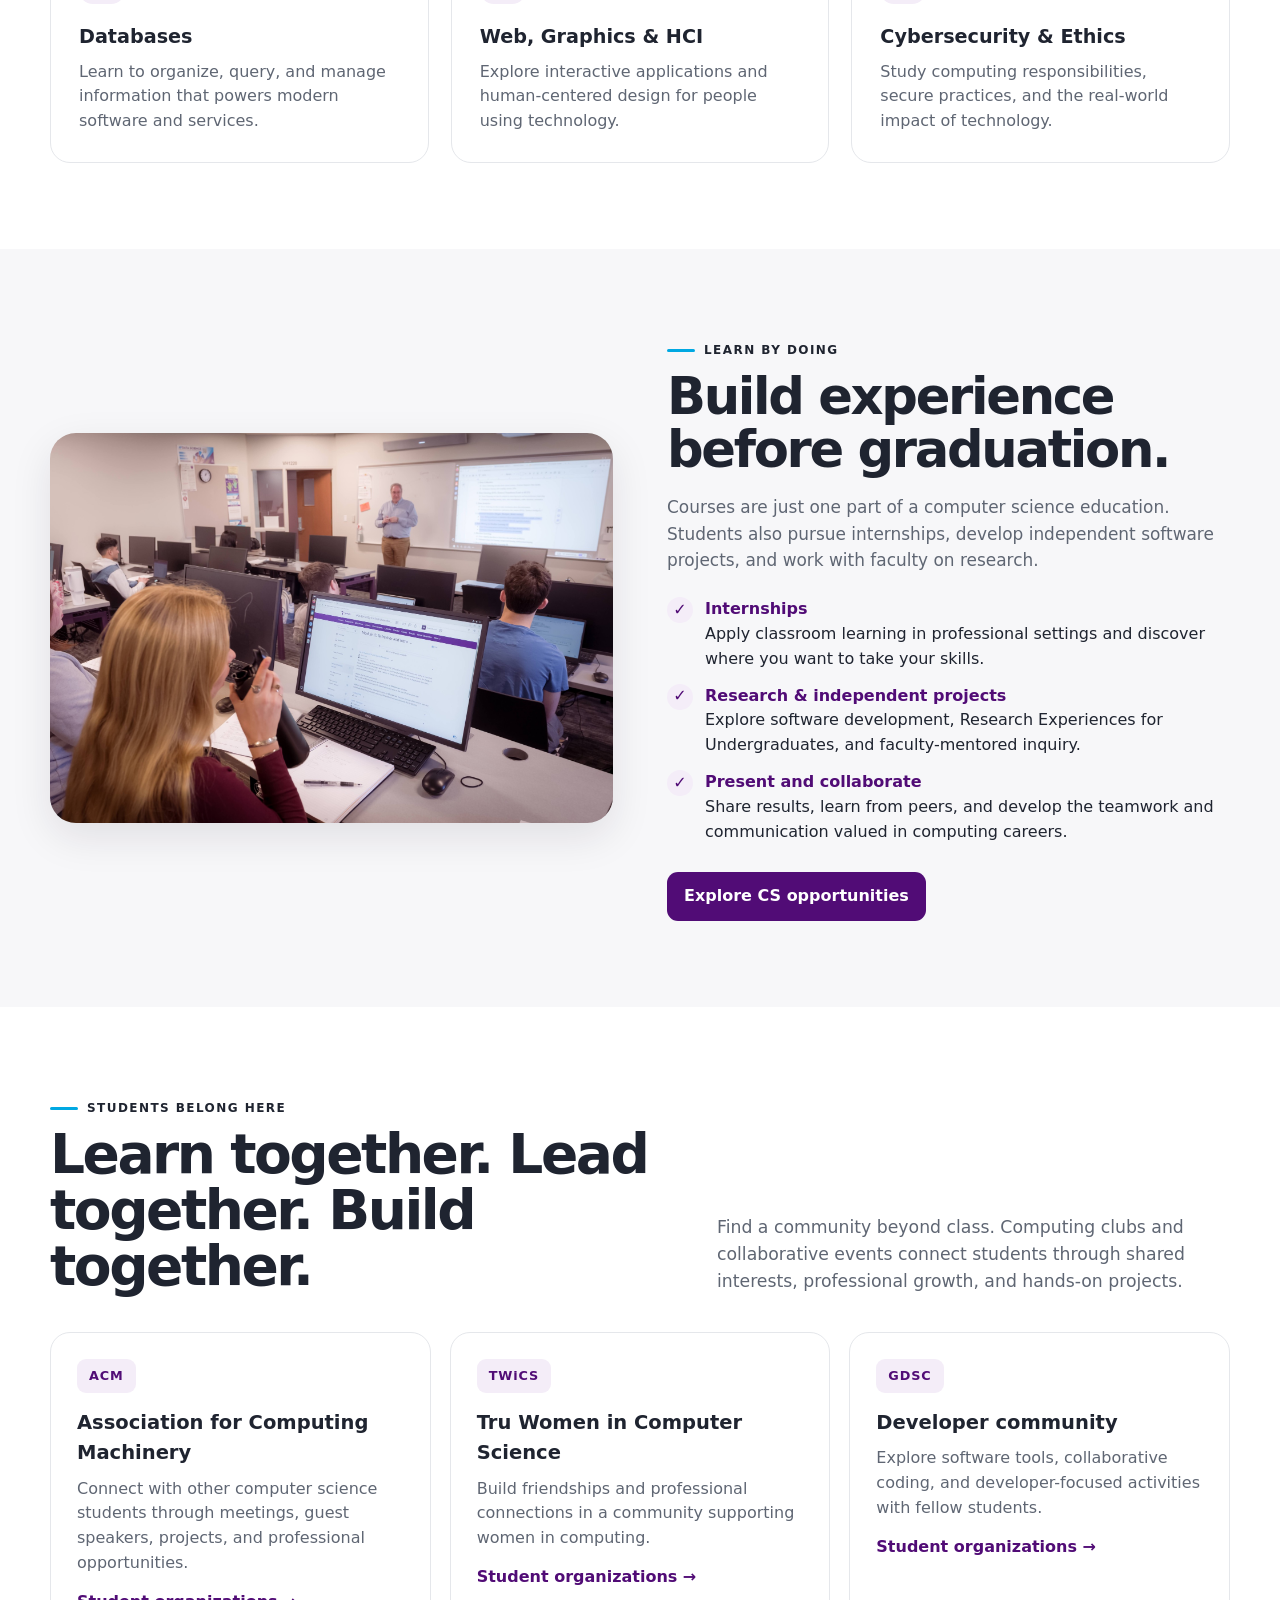
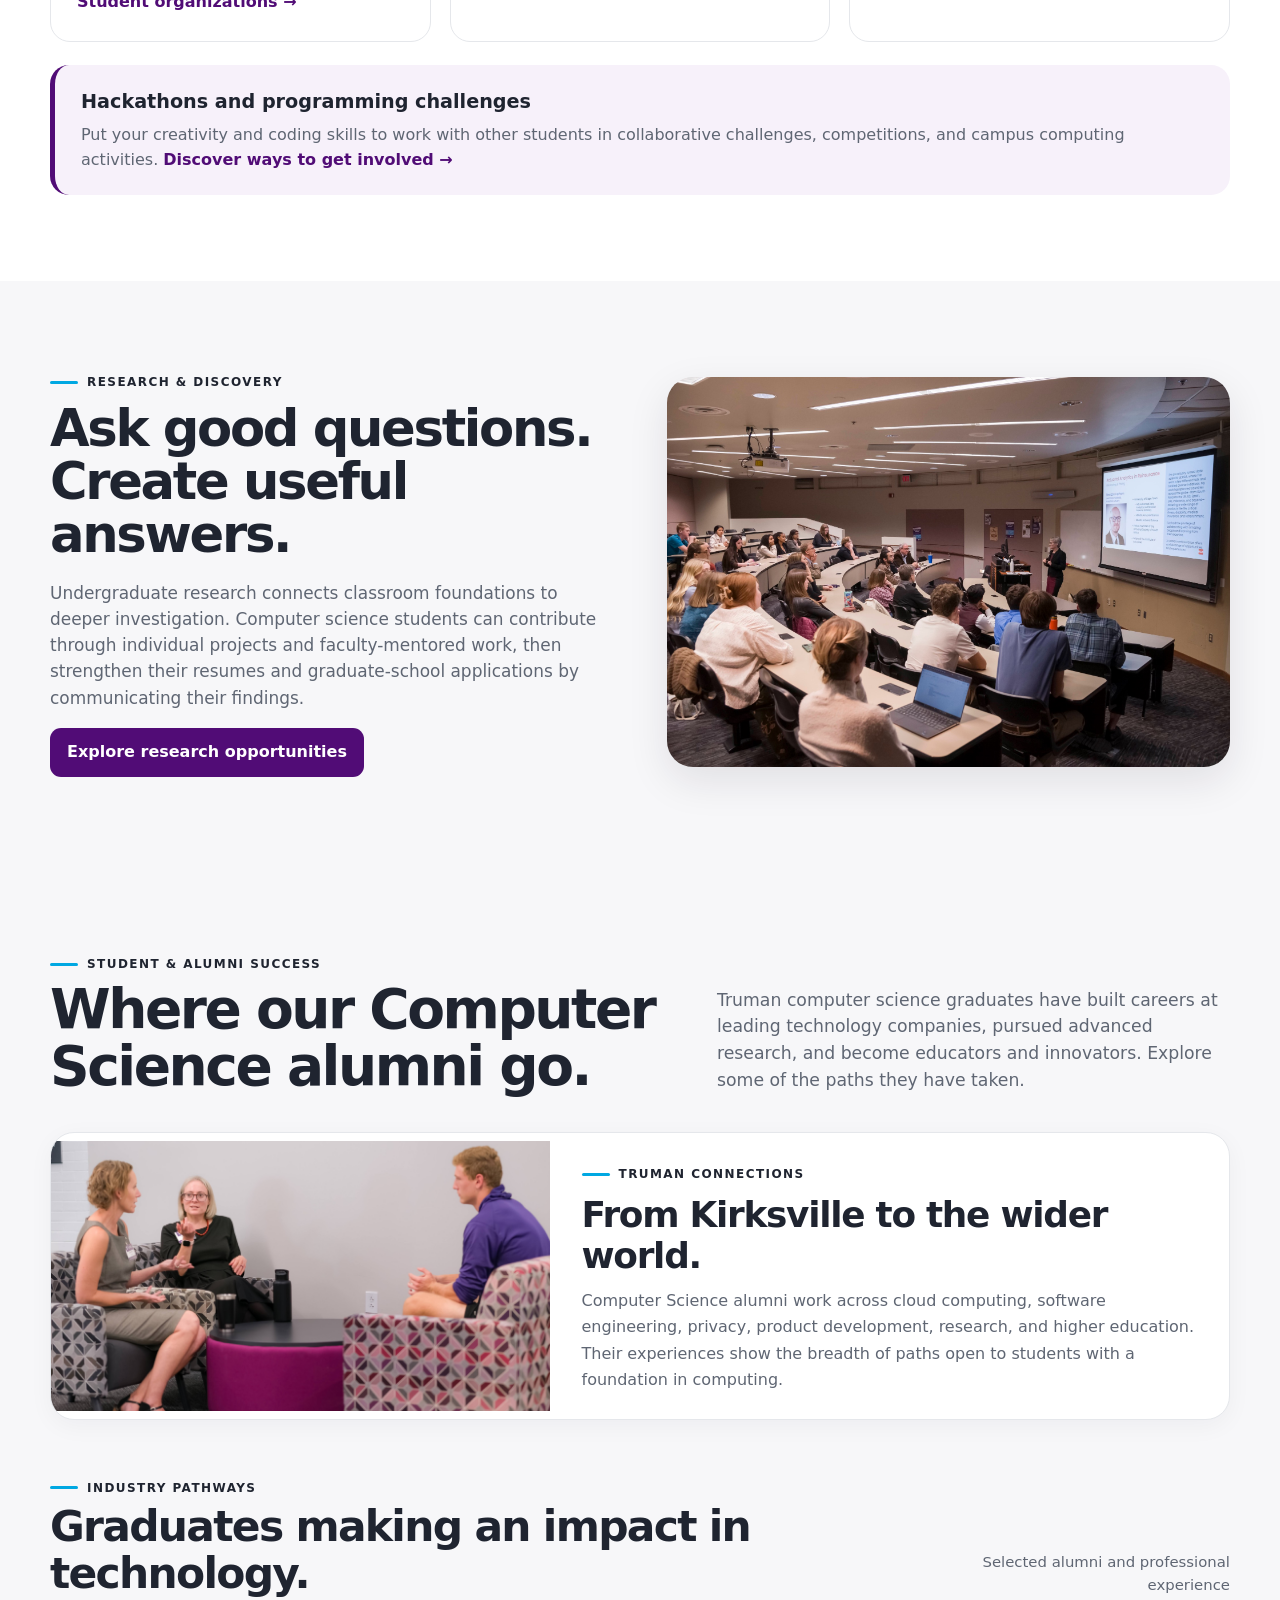
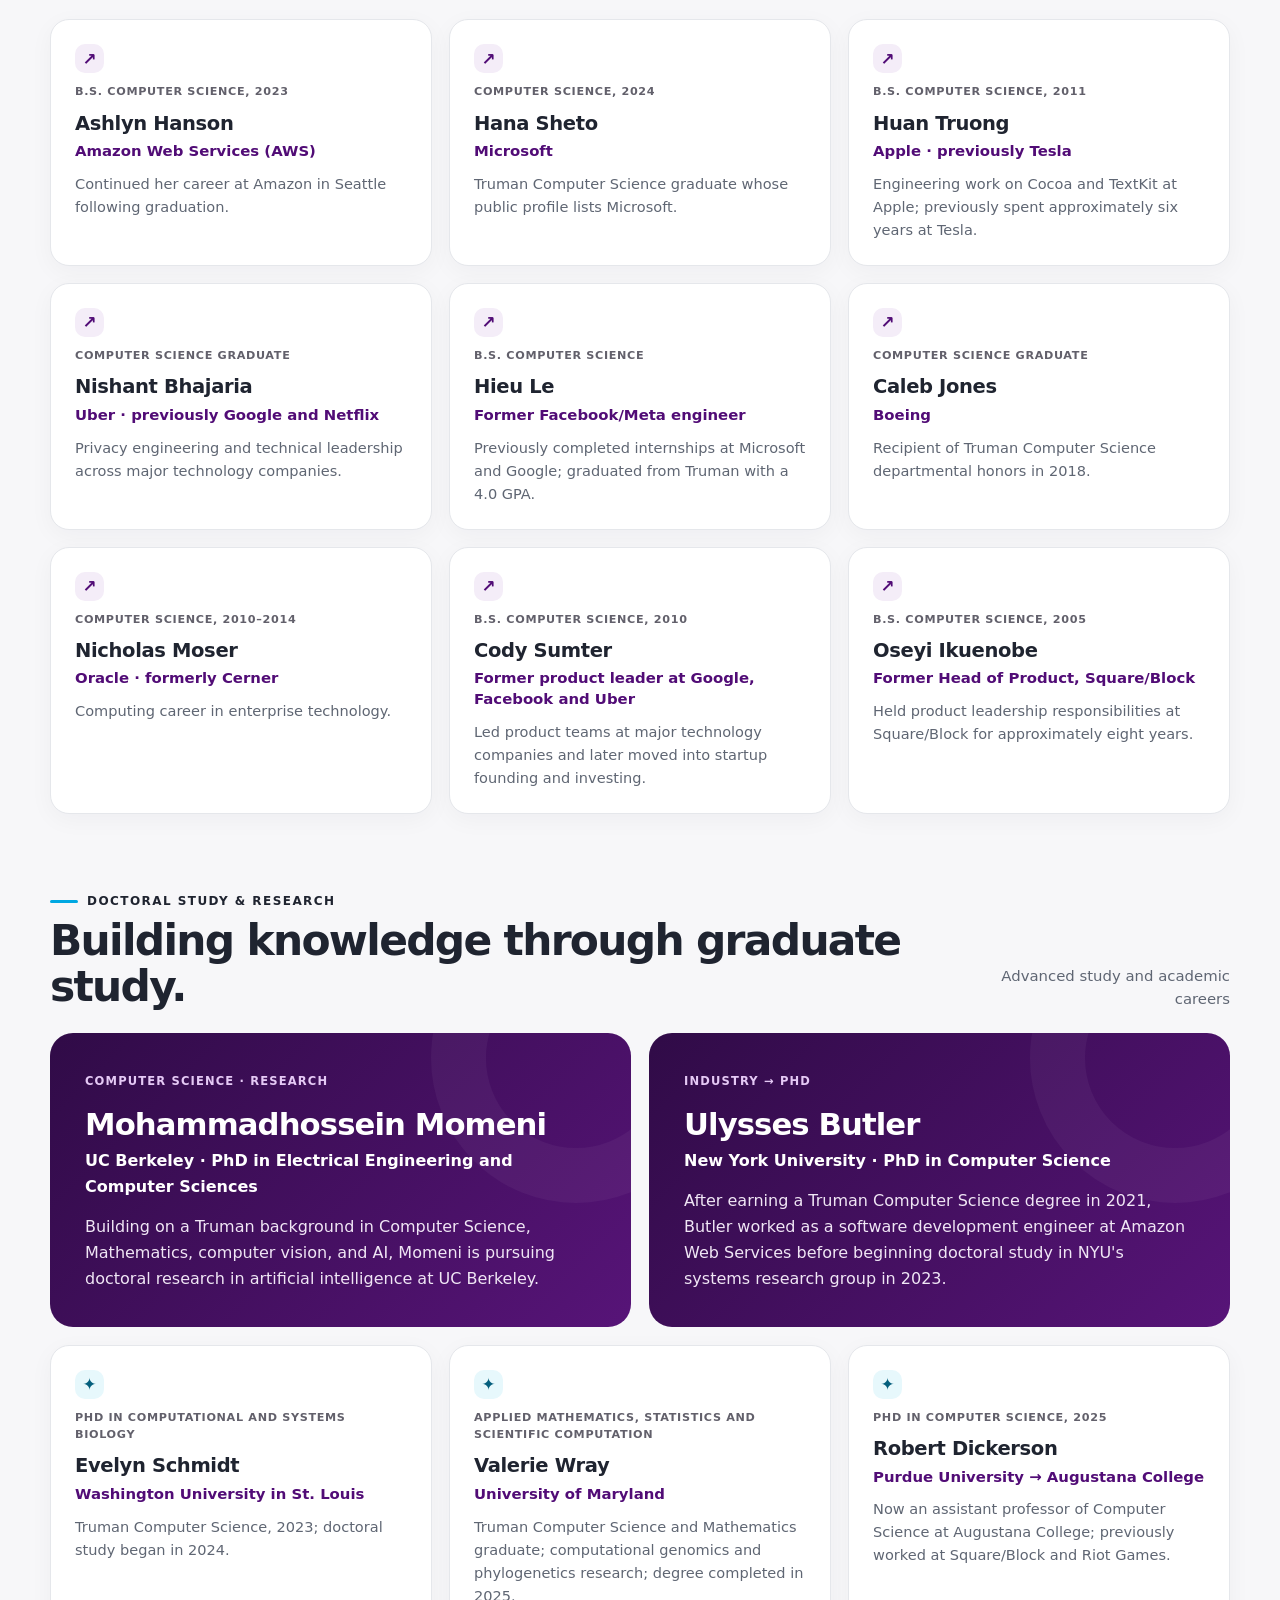
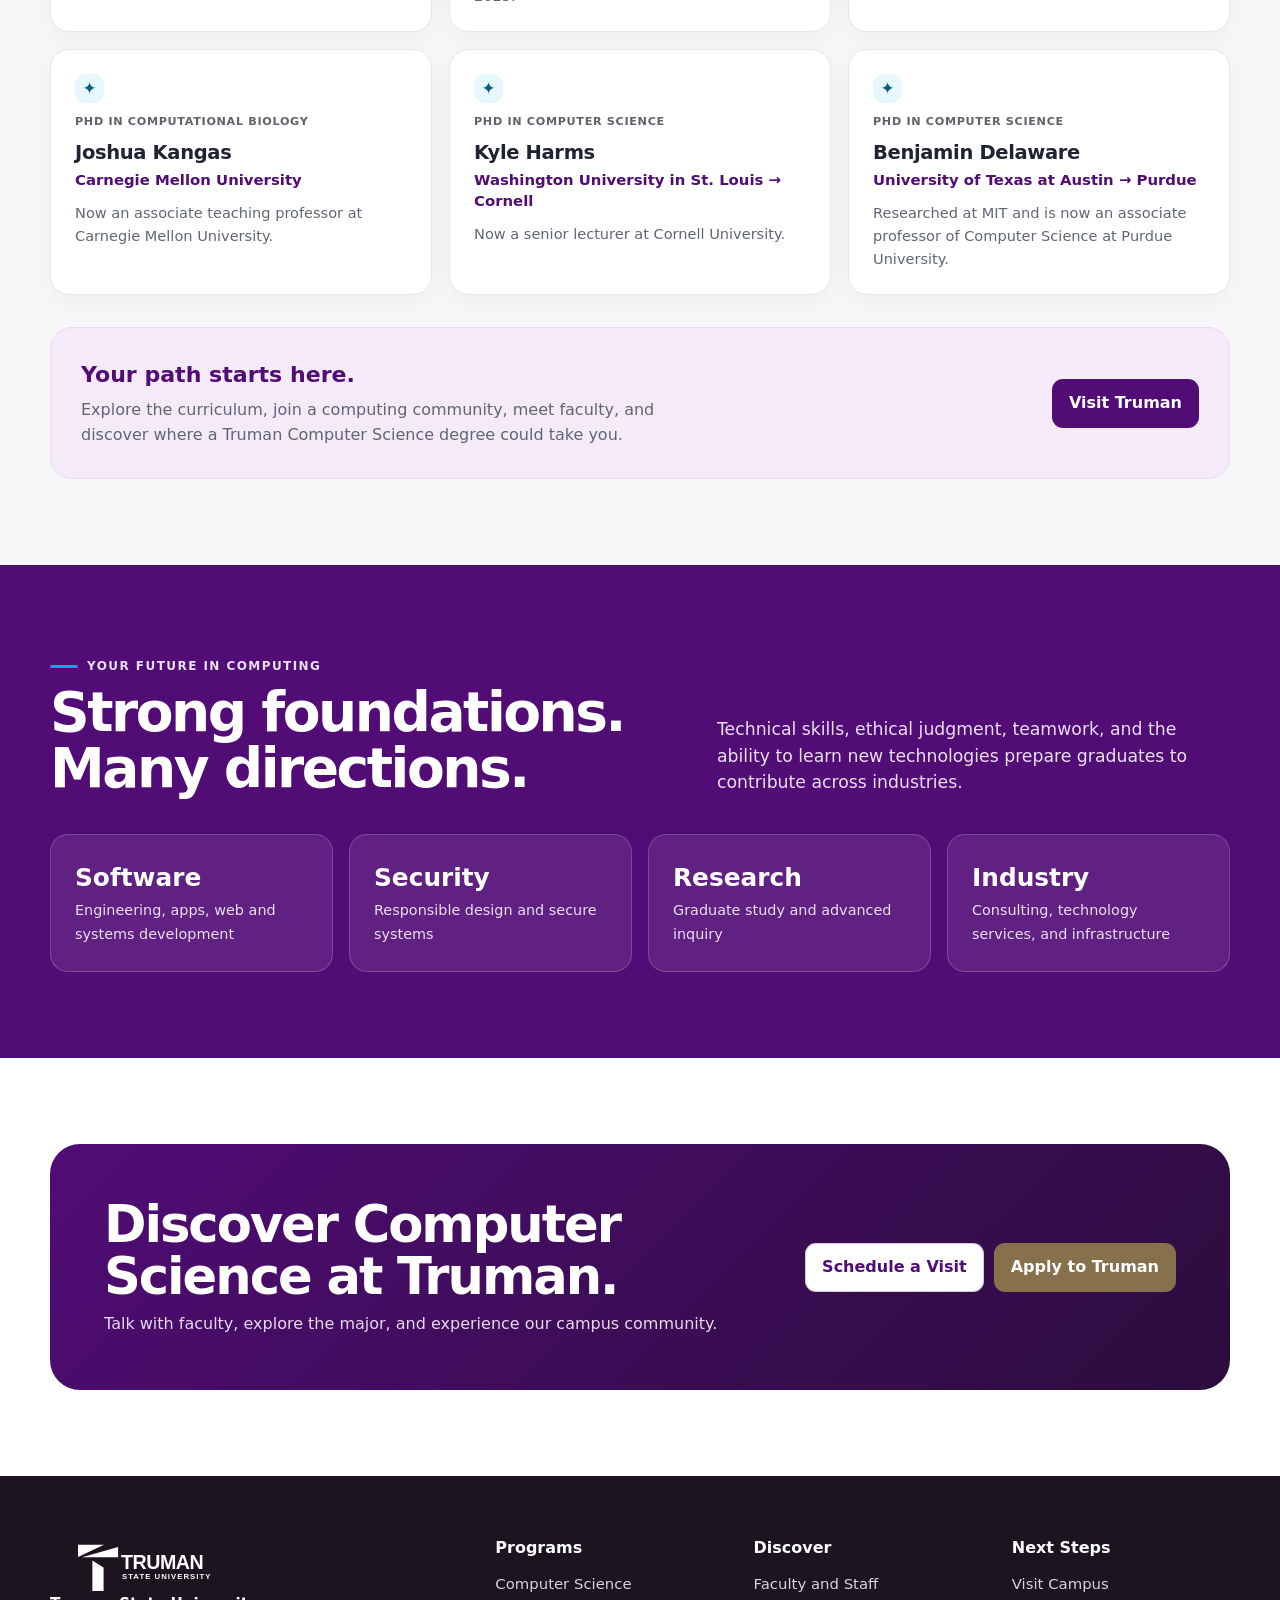
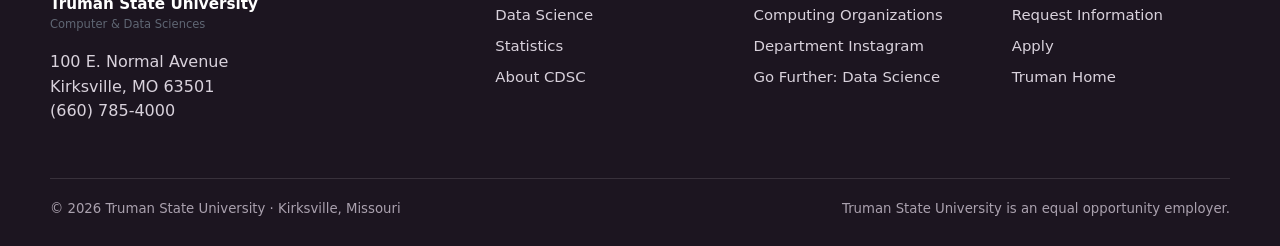
==== commit 14d4d7f4: "Changes to the CS Alumni success stories" ====
--- a/computer-science.html
+++ b/computer-science.html
@@ -1,5 +1,131 @@
 <!doctype html><html lang="en"><head><meta charset="utf-8"><meta name="viewport" content="width=device-width,initial-scale=1"><meta name="description" content="Study computer science at Truman: practical software skills, mentoring, research, internships, alumni success, and student communities."><title>Computer Science | Truman State University</title><link rel="stylesheet" href="assets/style.css"></head>
 <body><a class="skip-link" href="#main">Skip to content</a>
 <div class="topbar"><div class="wrap"><div>Truman State University · School of Science and Mathematics</div><div class="toplinks"><a href="https://www.truman.edu/admission-aid/visit-truman/">Visit</a><a href="https://www.truman.edu/admission-aid/apply-to-truman/">Apply</a><a href="https://www.truman.edu/request-information/">Request Info</a></div></div></div>
-<header class="site-header"><div class="wrap navrow"><a class="brand" href="cdsc.html" aria-label="Truman State University Computer and Data Sciences home"><img class="brand-logo" src="https://c3c5e312.delivery.rocketcdn.me/wp-content/themes/truman-theme-2025/images/logo-small.svg" alt="Truman State University logo" onerror="this.style.display='none';this.nextElementSibling.style.display='inline-block'"><span class="logo-fallback">TRUMAN<br>STATE<br>UNIVERSITY</span><span class="brand-copy"><strong>Computer &amp; Data Sciences</strong><span>School of Science and Mathematics</span></span></a><button class="mobile-toggle" type="button" aria-label="Toggle navigation" aria-expanded="false" aria-controls="localnav">☰</button><nav id="localnav" class="mainnav" aria-label="Department navigation"><a href="cdsc.html">CDSC</a><a href="computer-science.html" aria-current="page">Computer Science</a><a href="data-science.html">Data Science</a><a href="statistics.html">Statistics</a></nav><div class="nav-actions"><a class="btn btn-light btn-sm" href="https://www.truman.edu/academics/school-of-science-and-mathematics/about-the-computer-and-data-sciences-department/faculty-staff/">Faculty</a><a class="btn btn-primary btn-sm" href="https://www.truman.edu/admission-aid/visit-truman/">Visit Truman</a></div></div></header>
-<main id="main"><section class="hero"><div class="hero-media"><img src="assets/images/cs.jpg" alt="Computer Science · Bachelor of Science at Truman State University" style="object-position:center 44%"></div><div class="wrap hero-content"><span class="eyebrow">Computer Science · Bachelor of Science</span><h1>Build. Create. Solve.</h1><p>Learn to design software, understand computing systems, and turn ideas into working solutions—with the support of faculty mentors and a close-knit student community.</p><div class="hero-actions"><a class="btn btn-primary" href="https://www.truman.edu/majors-programs/majors-minors/computer-science-major/computer-science-bs-requirements/">Explore the Major</a><a class="btn btn-light" href="https://www.truman.edu/admission-aid/visit-truman/">Visit Truman</a></div></div></section><nav class="hero-subnav" aria-label="Jump to section"><div class="wrap"><a href="#study">What You’ll Learn</a><a href="#experience">Real-World Experience</a><a href="#clubs">Student Life</a><a href="#alumni">Alumni Success</a></div></nav><div class="quickbar"><div class="wrap quickgrid"><div class="quickfact"><strong>Bachelor of Science</strong><span>A rigorous foundation in programming, algorithms, systems, theory, and ethics.</span></div><div class="quickfact"><strong>Hands-on learning</strong><span>Projects in software engineering, web development, databases, and more.</span></div><div class="quickfact"><strong>Undergraduate research</strong><span>Individual projects, faculty mentorship, and REU opportunities.</span></div><div class="quickfact"><strong>More than the classroom</strong><span>Student organizations, competitions, internships, and industry connections.</span></div></div></div><section class="section" id="study"><div class="wrap"><div class="section-head" data-reveal><div><span class="eyebrow">Explore your interests</span><h2>Computer science that connects theory with practice.</h2></div><p>Whether you want to build an app, work with data, develop secure systems, or prepare for graduate school, Truman gives you the fundamentals and room to explore.</p></div><div class="grid-3"><article class="feature-card" data-reveal><div class="feature-icon">&lt;/&gt;</div><h3>Software Development</h3><p>Move from programming fundamentals to design, testing, software engineering, and application development.</p></article><article class="feature-card" data-reveal><div class="feature-icon">AI</div><h3>Artificial Intelligence &amp; Data</h3><p>Explore computational approaches to intelligent systems and applications that rely on data.</p></article><article class="feature-card" data-reveal><div class="feature-icon">01</div><h3>Systems &amp; Architecture</h3><p>Understand operating systems, systems programming, architecture, and how software interacts with hardware.</p></article><article class="feature-card" data-reveal><div class="feature-icon">DB</div><h3>Databases</h3><p>Learn to organize, query, and manage information that powers modern software and services.</p></article><article class="feature-card" data-reveal><div class="feature-icon">UX</div><h3>Web, Graphics &amp; HCI</h3><p>Explore interactive applications and human-centered design for people using technology.</p></article><article class="feature-card" data-reveal><div class="feature-icon">⚖</div><h3>Cybersecurity &amp; Ethics</h3><p>Study computing responsibilities, secure practices, and the real-world impact of technology.</p></article></div></div></section><section class="section soft" id="experience"><div class="wrap split"><div class="media" data-reveal><img src="https://c3c5e312.delivery.rocketcdn.me/wp-content/uploads/2022/03/LibraryStudyingApril2019-40-scaled-1.jpg" alt="Truman students working and collaborating" loading="lazy" onerror="this.onerror=null;this.src='assets/images/class.jpg'"></div><div class="copy" data-reveal><span class="eyebrow">Learn by doing</span><h2>Build experience before graduation.</h2><p>Courses are just one part of a computer science education. Students also pursue internships, develop independent software projects, and work with faculty on research.</p><div class="checklist"><div class="check"><i>✓</i><div><b>Internships</b><br>Apply classroom learning in professional settings and discover where you want to take your skills.</div></div><div class="check"><i>✓</i><div><b>Research &amp; independent projects</b><br>Explore software development, Research Experiences for Undergraduates, and faculty-mentored inquiry.</div></div><div class="check"><i>✓</i><div><b>Present and collaborate</b><br>Share results, learn from peers, and develop the teamwork and communication valued in computing careers.</div></div></div><a class="btn btn-primary" href="https://www.truman.edu/majors-programs/majors-minors/computer-science-major/">Explore CS opportunities</a></div></div></section><section class="section" id="clubs"><div class="wrap"><div class="section-head" data-reveal><div><span class="eyebrow">Students belong here</span><h2>Learn together. Lead together. Build together.</h2></div><p>Find a community beyond class. Computing clubs and collaborative events connect students through shared interests, professional growth, and hands-on projects.</p></div><div class="org-tiles"><article class="org-tile" data-reveal><span class="org-abbrev">ACM</span><h3>Association for Computing Machinery</h3><p>Connect with other computer science students through meetings, guest speakers, projects, and professional opportunities.</p><a class="link-inline" href="https://www.truman.edu/majors-programs/majors-minors/computer-science-major/computer-science-student-organizations/">Student organizations →</a></article><article class="org-tile" data-reveal><span class="org-abbrev">TWiCS</span><h3>Tru Women in Computer Science</h3><p>Build friendships and professional connections in a community supporting women in computing.</p><a class="link-inline" href="https://www.truman.edu/majors-programs/majors-minors/computer-science-major/computer-science-student-organizations/">Student organizations →</a></article><article class="org-tile" data-reveal><span class="org-abbrev">GDSC</span><h3>Developer community</h3><p>Explore software tools, collaborative coding, and developer-focused activities with fellow students.</p><a class="link-inline" href="https://www.truman.edu/majors-programs/majors-minors/computer-science-major/computer-science-student-organizations/">Student organizations →</a></article></div><div class="panel-cta" style="margin-top:23px" data-reveal><h3>Hackathons and programming challenges</h3><p>Put your creativity and coding skills to work with other students in collaborative challenges, competitions, and campus computing activities. <a class="kicker-link" href="https://www.truman.edu/majors-programs/majors-minors/computer-science-major/computer-science-student-organizations/">Discover ways to get involved →</a></p></div></div></section><section class="section soft"><div class="wrap"><div class="split"><div class="copy" data-reveal><span class="eyebrow">Research &amp; discovery</span><h2>Ask good questions. Create useful answers.</h2><p>Undergraduate research connects classroom foundations to deeper investigation. Computer science students can contribute through individual projects and faculty-mentored work, then strengthen their resumes and graduate-school applications by communicating their findings.</p><a class="btn btn-primary" href="https://www.truman.edu/majors-programs/majors-minors/computer-science-major/">Explore research opportunities</a></div><div class="media" data-reveal><img src="https://c3c5e312.delivery.rocketcdn.me/wp-content/uploads/2022/03/StudentResearchConferenceApril2016-2-of-22.jpg" alt="Students and faculty engaged in research" loading="lazy" onerror="this.onerror=null;this.src='assets/images/research.jpg'"></div></div></div></section><section class="section" id="alumni"><div class="wrap"><div class="section-head" data-reveal><div><span class="eyebrow">Student &amp; alumni success</span><h2>Truman CS graduates go places.</h2></div><p>From major technology employers to doctoral research, Truman alumni demonstrate the range of paths available after a computer science degree.</p></div><div class="grid-2"><article class="profile-card highlight" data-reveal><span class="tag">Doctoral study</span><h3>Mohammadhossein Momeni</h3><p class="role">Truman Computer Science → PhD in Electrical Engineering and Computer Sciences, UC Berkeley</p></article><article class="profile-card highlight" data-reveal><span class="tag">Industry to research</span><h3>Ulysses Butler</h3><p class="role">Truman Computer Science → Amazon Web Services → Computer Science PhD, New York University</p></article></div><div class="story-row" style="margin-top:18px"><article class="profile-card" data-reveal><span class="tag">Alumni career</span><h3>Conrad Tibesar</h3><p class="role">Software Engineer · iboss</p></article><article class="profile-card" data-reveal><span class="tag">Alumni career</span><h3>Tyler Wagner</h3><p class="role">Software Engineer · Arrows Up</p></article><article class="profile-card" data-reveal><span class="tag">Alumni career</span><h3>Harrison Hughes</h3><p class="role">Technical Analyst · Netsmart</p></article><article class="profile-card" data-reveal><span class="tag">Alumni career</span><h3>Rebecca Rushman</h3><p class="role">Enterprise Mobility</p></article><article class="profile-card" data-reveal><span class="tag">Alumni career</span><h3>Karl Ramberg</h3><p class="role">Smartpress</p></article><article class="profile-card" data-reveal><span class="tag">Academic achievement</span><h3>Justin Caringal</h3><p class="role">2025 Computer Science departmental honors</p></article></div><div class="panel-cta" style="margin-top:22px" data-reveal><h3>Explore your next opportunity</h3><p>Computer science graduates work in software engineering, systems, security, technical consulting, research, and more. <a class="kicker-link" href="https://www.truman.edu/majors-programs/majors-minors/computer-science-major/">Explore career pathways →</a></p></div></div></section><section class="section purple"><div class="wrap"><div class="section-head" data-reveal><div><span class="eyebrow">Your future in computing</span><h2>Strong foundations. Many directions.</h2></div><p>Technical skills, ethical judgment, teamwork, and the ability to learn new technologies prepare graduates to contribute across industries.</p></div><div class="stats-band"><div class="stat" data-reveal><strong>Software</strong><span>Engineering, apps, web and systems development</span></div><div class="stat" data-reveal><strong>Security</strong><span>Responsible design and secure systems</span></div><div class="stat" data-reveal><strong>Research</strong><span>Graduate study and advanced inquiry</span></div><div class="stat" data-reveal><strong>Industry</strong><span>Consulting, technology services, and infrastructure</span></div></div></div></section><section class="section"><div class="wrap"><div class="cta" data-reveal><div><h2>Discover Computer Science at Truman.</h2><p>Talk with faculty, explore the major, and experience our campus community.</p></div><div class="cta-actions"><a class="btn btn-light" href="https://www.truman.edu/admission-aid/visit-truman/">Schedule a Visit</a><a class="btn btn-gold" href="https://www.truman.edu/admission-aid/apply-to-truman/">Apply to Truman</a></div></div></div></section></main><footer class="footer"><div class="wrap"><div class="footer-grid"><div><a class="brand" href="cdsc.html"><img class="brand-logo" src="https://c3c5e312.delivery.rocketcdn.me/wp-content/themes/truman-theme-2025/images/logo-small.svg" alt="Truman State University logo" onerror="this.style.display='none';this.nextElementSibling.style.display='inline-block'"><span class="logo-fallback">TRUMAN<br>STATE<br>UNIVERSITY</span><span class="brand-copy"><strong>Truman State University</strong><span>Computer &amp; Data Sciences</span></span></a><p style="margin-top:16px;max-width:310px;color:#d9d2dc">100 E. Normal Avenue<br>Kirksville, MO 63501<br>(660) 785-4000</p></div><div><h4>Programs</h4><a href="computer-science.html">Computer Science</a><a href="data-science.html">Data Science</a><a href="statistics.html">Statistics</a><a href="cdsc.html">About CDSC</a></div><div><h4>Discover</h4><a href="https://www.truman.edu/academics/school-of-science-and-mathematics/about-the-computer-and-data-sciences-department/faculty-staff/">Faculty and Staff</a><a href="https://www.truman.edu/majors-programs/majors-minors/computer-science-major/computer-science-student-organizations/">Computing Organizations</a><a href="https://www.instagram.com/cdsc_truman/">Department Instagram</a><a href="https://data.truman.edu/">Go Further: Data Science</a></div><div><h4>Next Steps</h4><a href="https://www.truman.edu/admission-aid/visit-truman/">Visit Campus</a><a href="https://www.truman.edu/request-information/">Request Information</a><a href="https://www.truman.edu/admission-aid/apply-to-truman/">Apply</a><a href="https://www.truman.edu/">Truman Home</a></div></div><div class="footer-note"><span>© <span data-year>2026</span> Truman State University · Kirksville, Missouri</span><span>Truman State University is an equal opportunity employer.</span></div></div></footer><script src="assets/script.js" defer></script></body></html>+<header class="site-header"><div class="wrap navrow"><a class="brand" href="cdsc.html" aria-label="Truman State University Computer and Data Sciences home"><img class="brand-logo" src="assets/images/truman-wordmark.svg" alt="Truman State University logo"><span class="brand-copy"><strong>Computer &amp; Data Sciences</strong><span>School of Science and Mathematics</span></span></a><button class="mobile-toggle" type="button" aria-label="Toggle navigation" aria-expanded="false" aria-controls="localnav">☰</button><nav id="localnav" class="mainnav" aria-label="Department navigation"><a href="cdsc.html">CDSC</a><a href="computer-science.html" aria-current="page">Computer Science</a><a href="data-science.html">Data Science</a><a href="statistics.html">Statistics</a></nav><div class="nav-actions"><a class="btn btn-light btn-sm" href="https://www.truman.edu/academics/school-of-science-and-mathematics/about-the-computer-and-data-sciences-department/faculty-staff/">Faculty</a><a class="btn btn-primary btn-sm" href="https://www.truman.edu/admission-aid/visit-truman/">Visit Truman</a></div></div></header>
+<main id="main"><section class="hero"><div class="hero-media"><img src="assets/images/cs-hero-student.jpg" alt="A student taking part in a Truman classroom discussion" style="object-position:center 39%"></div><div class="wrap hero-content"><span class="eyebrow">Computer Science · Bachelor of Science</span><h1>Build. Create. Solve.</h1><p>Learn to design software, understand computing systems, and turn ideas into working solutions—with the support of faculty mentors and a close-knit student community.</p><div class="hero-actions"><a class="btn btn-primary" href="https://www.truman.edu/majors-programs/majors-minors/computer-science-major/computer-science-bs-requirements/">Explore the Major</a><a class="btn btn-light" href="https://www.truman.edu/admission-aid/visit-truman/">Visit Truman</a></div></div></section><nav class="hero-subnav" aria-label="Jump to section"><div class="wrap"><a href="#study">What You’ll Learn</a><a href="#experience">Real-World Experience</a><a href="#clubs">Student Life</a><a href="#alumni">Alumni Success</a></div></nav><div class="quickbar"><div class="wrap quickgrid"><div class="quickfact"><strong>Bachelor of Science</strong><span>A rigorous foundation in programming, algorithms, systems, theory, and ethics.</span></div><div class="quickfact"><strong>Hands-on learning</strong><span>Projects in software engineering, web development, databases, and more.</span></div><div class="quickfact"><strong>Undergraduate research</strong><span>Individual projects, faculty mentorship, and REU opportunities.</span></div><div class="quickfact"><strong>More than the classroom</strong><span>Student organizations, competitions, internships, and industry connections.</span></div></div></div><section class="section" id="study"><div class="wrap"><div class="section-head" data-reveal><div><span class="eyebrow">Explore your interests</span><h2>Computer science that connects theory with practice.</h2></div><p>Whether you want to build an app, work with data, develop secure systems, or prepare for graduate school, Truman gives you the fundamentals and room to explore.</p></div><div class="grid-3"><article class="feature-card" data-reveal><div class="feature-icon">&lt;/&gt;</div><h3>Software Development</h3><p>Move from programming fundamentals to design, testing, software engineering, and application development.</p></article><article class="feature-card" data-reveal><div class="feature-icon">AI</div><h3>Artificial Intelligence &amp; Data</h3><p>Explore computational approaches to intelligent systems and applications that rely on data.</p></article><article class="feature-card" data-reveal><div class="feature-icon">01</div><h3>Systems &amp; Architecture</h3><p>Understand operating systems, systems programming, architecture, and how software interacts with hardware.</p></article><article class="feature-card" data-reveal><div class="feature-icon">DB</div><h3>Databases</h3><p>Learn to organize, query, and manage information that powers modern software and services.</p></article><article class="feature-card" data-reveal><div class="feature-icon">UX</div><h3>Web, Graphics &amp; HCI</h3><p>Explore interactive applications and human-centered design for people using technology.</p></article><article class="feature-card" data-reveal><div class="feature-icon">⚖</div><h3>Cybersecurity &amp; Ethics</h3><p>Study computing responsibilities, secure practices, and the real-world impact of technology.</p></article></div></div></section><section class="section soft" id="experience"><div class="wrap split"><div class="media" data-reveal><img src="https://c3c5e312.delivery.rocketcdn.me/wp-content/uploads/2022/03/LibraryStudyingApril2019-40-scaled-1.jpg" alt="Truman students working and collaborating" loading="lazy" onerror="this.onerror=null;this.src='assets/images/class.jpg'"></div><div class="copy" data-reveal><span class="eyebrow">Learn by doing</span><h2>Build experience before graduation.</h2><p>Courses are just one part of a computer science education. Students also pursue internships, develop independent software projects, and work with faculty on research.</p><div class="checklist"><div class="check"><i>✓</i><div><b>Internships</b><br>Apply classroom learning in professional settings and discover where you want to take your skills.</div></div><div class="check"><i>✓</i><div><b>Research &amp; independent projects</b><br>Explore software development, Research Experiences for Undergraduates, and faculty-mentored inquiry.</div></div><div class="check"><i>✓</i><div><b>Present and collaborate</b><br>Share results, learn from peers, and develop the teamwork and communication valued in computing careers.</div></div></div><a class="btn btn-primary" href="https://www.truman.edu/majors-programs/majors-minors/computer-science-major/">Explore CS opportunities</a></div></div></section><section class="section" id="clubs"><div class="wrap"><div class="section-head" data-reveal><div><span class="eyebrow">Students belong here</span><h2>Learn together. Lead together. Build together.</h2></div><p>Find a community beyond class. Computing clubs and collaborative events connect students through shared interests, professional growth, and hands-on projects.</p></div><div class="org-tiles"><article class="org-tile" data-reveal><span class="org-abbrev">ACM</span><h3>Association for Computing Machinery</h3><p>Connect with other computer science students through meetings, guest speakers, projects, and professional opportunities.</p><a class="link-inline" href="https://www.truman.edu/majors-programs/majors-minors/computer-science-major/computer-science-student-organizations/">Student organizations →</a></article><article class="org-tile" data-reveal><span class="org-abbrev">TWiCS</span><h3>Tru Women in Computer Science</h3><p>Build friendships and professional connections in a community supporting women in computing.</p><a class="link-inline" href="https://www.truman.edu/majors-programs/majors-minors/computer-science-major/computer-science-student-organizations/">Student organizations →</a></article><article class="org-tile" data-reveal><span class="org-abbrev">GDSC</span><h3>Developer community</h3><p>Explore software tools, collaborative coding, and developer-focused activities with fellow students.</p><a class="link-inline" href="https://www.truman.edu/majors-programs/majors-minors/computer-science-major/computer-science-student-organizations/">Student organizations →</a></article></div><div class="panel-cta" style="margin-top:23px" data-reveal><h3>Hackathons and programming challenges</h3><p>Put your creativity and coding skills to work with other students in collaborative challenges, competitions, and campus computing activities. <a class="kicker-link" href="https://www.truman.edu/majors-programs/majors-minors/computer-science-major/computer-science-student-organizations/">Discover ways to get involved →</a></p></div></div></section><section class="section soft"><div class="wrap"><div class="split"><div class="copy" data-reveal><span class="eyebrow">Research &amp; discovery</span><h2>Ask good questions. Create useful answers.</h2><p>Undergraduate research connects classroom foundations to deeper investigation. Computer science students can contribute through individual projects and faculty-mentored work, then strengthen their resumes and graduate-school applications by communicating their findings.</p><a class="btn btn-primary" href="https://www.truman.edu/majors-programs/majors-minors/computer-science-major/">Explore research opportunities</a></div><div class="media" data-reveal><img src="https://c3c5e312.delivery.rocketcdn.me/wp-content/uploads/2022/03/StudentResearchConferenceApril2016-2-of-22.jpg" alt="Students and faculty engaged in research" loading="lazy" onerror="this.onerror=null;this.src='assets/images/research.jpg'"></div></div></div></section><section class="section soft" id="alumni">
+<div class="wrap">
+<div class="section-head" data-reveal>
+  <div><span class="eyebrow">Student &amp; alumni success</span><h2>Where our Computer Science alumni go.</h2></div>
+  <p>Truman computer science graduates have built careers at leading technology companies, pursued advanced research, and become educators and innovators. Explore some of the paths they have taken.</p>
+</div>
+<div class="alumni-story-intro" data-reveal>
+  <div class="alumni-story-intro-image"><img src="assets/images/alumni.jpg" alt="A student meeting with alumni and faculty to discuss future opportunities" loading="lazy"></div>
+  <div><span class="eyebrow">Truman connections</span><h3>From Kirksville to the wider world.</h3><p>Computer Science alumni work across cloud computing, software engineering, privacy, product development, research, and higher education. Their experiences show the breadth of paths open to students with a foundation in computing.</p></div>
+</div>
+<div class="alumni-group-title" data-reveal><div><span class="eyebrow">Industry pathways</span><h3>Graduates making an impact in technology.</h3></div><p>Selected alumni and professional experience</p></div>
+<div class="alumni-grid">
+<article class="alumni-card alumni-industry" data-reveal>
+      <div class="alumni-icon" aria-hidden="true">↗</div>
+      <div class="alumni-meta">B.S. Computer Science, 2023</div>
+      <h4>Ashlyn Hanson</h4>
+      <strong>Amazon Web Services (AWS)</strong>
+      <p>Continued her career at Amazon in Seattle following graduation.</p>
+    </article>
+<article class="alumni-card alumni-industry" data-reveal>
+      <div class="alumni-icon" aria-hidden="true">↗</div>
+      <div class="alumni-meta">Computer Science, 2024</div>
+      <h4>Hana Sheto</h4>
+      <strong>Microsoft</strong>
+      <p>Truman Computer Science graduate whose public profile lists Microsoft.</p>
+    </article>
+<article class="alumni-card alumni-industry" data-reveal>
+      <div class="alumni-icon" aria-hidden="true">↗</div>
+      <div class="alumni-meta">B.S. Computer Science, 2011</div>
+      <h4>Huan Truong</h4>
+      <strong>Apple · previously Tesla</strong>
+      <p>Engineering work on Cocoa and TextKit at Apple; previously spent approximately six years at Tesla.</p>
+    </article>
+<article class="alumni-card alumni-industry" data-reveal>
+      <div class="alumni-icon" aria-hidden="true">↗</div>
+      <div class="alumni-meta">Computer Science graduate</div>
+      <h4>Nishant Bhajaria</h4>
+      <strong>Uber · previously Google and Netflix</strong>
+      <p>Privacy engineering and technical leadership across major technology companies.</p>
+    </article>
+<article class="alumni-card alumni-industry" data-reveal>
+      <div class="alumni-icon" aria-hidden="true">↗</div>
+      <div class="alumni-meta">B.S. Computer Science</div>
+      <h4>Hieu Le</h4>
+      <strong>Former Facebook/Meta engineer</strong>
+      <p>Previously completed internships at Microsoft and Google; graduated from Truman with a 4.0 GPA.</p>
+    </article>
+<article class="alumni-card alumni-industry" data-reveal>
+      <div class="alumni-icon" aria-hidden="true">↗</div>
+      <div class="alumni-meta">Computer Science graduate</div>
+      <h4>Caleb Jones</h4>
+      <strong>Boeing</strong>
+      <p>Recipient of Truman Computer Science departmental honors in 2018.</p>
+    </article>
+<article class="alumni-card alumni-industry" data-reveal>
+      <div class="alumni-icon" aria-hidden="true">↗</div>
+      <div class="alumni-meta">Computer Science, 2010–2014</div>
+      <h4>Nicholas Moser</h4>
+      <strong>Oracle · formerly Cerner</strong>
+      <p>Computing career in enterprise technology.</p>
+    </article>
+<article class="alumni-card alumni-industry" data-reveal>
+      <div class="alumni-icon" aria-hidden="true">↗</div>
+      <div class="alumni-meta">B.S. Computer Science, 2010</div>
+      <h4>Cody Sumter</h4>
+      <strong>Former product leader at Google, Facebook and Uber</strong>
+      <p>Led product teams at major technology companies and later moved into startup founding and investing.</p>
+    </article>
+<article class="alumni-card alumni-industry" data-reveal>
+      <div class="alumni-icon" aria-hidden="true">↗</div>
+      <div class="alumni-meta">B.S. Computer Science, 2005</div>
+      <h4>Oseyi Ikuenobe</h4>
+      <strong>Former Head of Product, Square/Block</strong>
+      <p>Held product leadership responsibilities at Square/Block for approximately eight years.</p>
+    </article>
+</div>
+<div class="alumni-group-title alumni-group-spaced" data-reveal><div><span class="eyebrow">Doctoral study &amp; research</span><h3>Building knowledge through graduate study.</h3></div><p>Advanced study and academic careers</p></div>
+<div class="alumni-featured-grid">
+<article class="alumni-featured" data-reveal><span class="alumni-featured-kicker">Computer science · research</span><h4>Mohammadhossein Momeni</h4><p class="feature-degree">UC Berkeley · PhD in Electrical Engineering and Computer Sciences</p><p>Building on a Truman background in Computer Science, Mathematics, computer vision, and AI, Momeni is pursuing doctoral research in artificial intelligence at UC Berkeley.</p></article>
+<article class="alumni-featured" data-reveal><span class="alumni-featured-kicker">Industry → PhD</span><h4>Ulysses Butler</h4><p class="feature-degree">New York University · PhD in Computer Science</p><p>After earning a Truman Computer Science degree in 2021, Butler worked as a software development engineer at Amazon Web Services before beginning doctoral study in NYU's systems research group in 2023.</p></article>
+</div>
+<div class="alumni-grid alumni-research-grid">
+<article class="alumni-card alumni-research" data-reveal>
+      <div class="alumni-icon" aria-hidden="true">✦</div>
+      <div class="alumni-meta">PhD in Computational and Systems Biology</div>
+      <h4>Evelyn Schmidt</h4>
+      <strong>Washington University in St. Louis</strong>
+      <p>Truman Computer Science, 2023; doctoral study began in 2024.</p>
+    </article>
+<article class="alumni-card alumni-research" data-reveal>
+      <div class="alumni-icon" aria-hidden="true">✦</div>
+      <div class="alumni-meta">Applied Mathematics, Statistics and Scientific Computation</div>
+      <h4>Valerie Wray</h4>
+      <strong>University of Maryland</strong>
+      <p>Truman Computer Science and Mathematics graduate; computational genomics and phylogenetics research; degree completed in 2025.</p>
+    </article>
+<article class="alumni-card alumni-research" data-reveal>
+      <div class="alumni-icon" aria-hidden="true">✦</div>
+      <div class="alumni-meta">PhD in Computer Science, 2025</div>
+      <h4>Robert Dickerson</h4>
+      <strong>Purdue University → Augustana College</strong>
+      <p>Now an assistant professor of Computer Science at Augustana College; previously worked at Square/Block and Riot Games.</p>
+    </article>
+<article class="alumni-card alumni-research" data-reveal>
+      <div class="alumni-icon" aria-hidden="true">✦</div>
+      <div class="alumni-meta">PhD in Computational Biology</div>
+      <h4>Joshua Kangas</h4>
+      <strong>Carnegie Mellon University</strong>
+      <p>Now an associate teaching professor at Carnegie Mellon University.</p>
+    </article>
+<article class="alumni-card alumni-research" data-reveal>
+      <div class="alumni-icon" aria-hidden="true">✦</div>
+      <div class="alumni-meta">PhD in Computer Science</div>
+      <h4>Kyle Harms</h4>
+      <strong>Washington University in St. Louis → Cornell</strong>
+      <p>Now a senior lecturer at Cornell University.</p>
+    </article>
+<article class="alumni-card alumni-research" data-reveal>
+      <div class="alumni-icon" aria-hidden="true">✦</div>
+      <div class="alumni-meta">PhD in Computer Science</div>
+      <h4>Benjamin Delaware</h4>
+      <strong>University of Texas at Austin → Purdue</strong>
+      <p>Researched at MIT and is now an associate professor of Computer Science at Purdue University.</p>
+    </article>
+</div>
+<div class="alumni-cta" data-reveal><div><h3>Your path starts here.</h3><p>Explore the curriculum, join a computing community, meet faculty, and discover where a Truman Computer Science degree could take you.</p></div><a class="btn btn-primary" href="https://www.truman.edu/admission-aid/visit-truman/">Visit Truman</a></div>
+</div></section><section class="section purple"><div class="wrap"><div class="section-head" data-reveal><div><span class="eyebrow">Your future in computing</span><h2>Strong foundations. Many directions.</h2></div><p>Technical skills, ethical judgment, teamwork, and the ability to learn new technologies prepare graduates to contribute across industries.</p></div><div class="stats-band"><div class="stat" data-reveal><strong>Software</strong><span>Engineering, apps, web and systems development</span></div><div class="stat" data-reveal><strong>Security</strong><span>Responsible design and secure systems</span></div><div class="stat" data-reveal><strong>Research</strong><span>Graduate study and advanced inquiry</span></div><div class="stat" data-reveal><strong>Industry</strong><span>Consulting, technology services, and infrastructure</span></div></div></div></section><section class="section"><div class="wrap"><div class="cta" data-reveal><div><h2>Discover Computer Science at Truman.</h2><p>Talk with faculty, explore the major, and experience our campus community.</p></div><div class="cta-actions"><a class="btn btn-light" href="https://www.truman.edu/admission-aid/visit-truman/">Schedule a Visit</a><a class="btn btn-gold" href="https://www.truman.edu/admission-aid/apply-to-truman/">Apply to Truman</a></div></div></div></section></main><footer class="footer"><div class="wrap"><div class="footer-grid"><div><a class="brand" href="cdsc.html"><img class="brand-logo" src="assets/images/truman-wordmark-white.svg" alt="Truman State University logo"><span class="brand-copy"><strong>Truman State University</strong><span>Computer &amp; Data Sciences</span></span></a><p style="margin-top:16px;max-width:310px;color:#d9d2dc">100 E. Normal Avenue<br>Kirksville, MO 63501<br>(660) 785-4000</p></div><div><h4>Programs</h4><a href="computer-science.html">Computer Science</a><a href="data-science.html">Data Science</a><a href="statistics.html">Statistics</a><a href="cdsc.html">About CDSC</a></div><div><h4>Discover</h4><a href="https://www.truman.edu/academics/school-of-science-and-mathematics/about-the-computer-and-data-sciences-department/faculty-staff/">Faculty and Staff</a><a href="https://www.truman.edu/majors-programs/majors-minors/computer-science-major/computer-science-student-organizations/">Computing Organizations</a><a href="https://www.instagram.com/cdsc_truman/">Department Instagram</a><a href="https://data.truman.edu/">Go Further: Data Science</a></div><div><h4>Next Steps</h4><a href="https://www.truman.edu/admission-aid/visit-truman/">Visit Campus</a><a href="https://www.truman.edu/request-information/">Request Information</a><a href="https://www.truman.edu/admission-aid/apply-to-truman/">Apply</a><a href="https://www.truman.edu/">Truman Home</a></div></div><div class="footer-note"><span>© <span data-year>2026</span> Truman State University · Kirksville, Missouri</span><span>Truman State University is an equal opportunity employer.</span></div></div></footer><script src="assets/script.js" defer></script></body></html>
--- a/assets/style.css
+++ b/assets/style.css
@@ -126,3 +126,45 @@
 @media (max-width:1100px){.brand{min-width:210px}.brand-logo{width:126px}.logo-fallback{flex-basis:126px;max-width:126px;font-size:.96rem}.navrow{gap:12px}.nav-actions{gap:6px}}
 @media (max-width:980px){.navrow{position:relative}.mainnav.open{top:calc(100% - 1px)}.story-row{grid-template-columns:1fr 1fr}.org-tiles{grid-template-columns:1fr 1fr}}
 @media (max-width:650px){.brand-logo{width:120px}.logo-fallback{flex-basis:120px;max-width:120px;font-size:.9rem}.brand-copy strong{font-size:.86rem}.hero{min-height:600px}.hero h1{font-size:clamp(3rem,10.8vw,4.4rem)}.hero-content{padding-top:64px}.hero-media img{object-position:center}.story-row,.org-tiles,.media-stack,.timeline-highlights{grid-template-columns:1fr}.media-stack .small-stack{grid-template-columns:1fr 1fr}.media-stack .small-stack img{min-height:160px}.profile-card{padding:23px}.quiet-band .wrap{align-items:flex-start}}
+
+/* Local university wordmark: loaded from the site's own assets for reliable rendering. */
+.brand-logo{width:176px;max-width:176px;max-height:72px;height:auto;object-fit:contain;flex:0 0 auto}
+.footer .brand-logo{width:176px;max-width:176px;max-height:72px;filter:none}
+.brand{gap:13px}
+.logo-fallback{display:none}
+@media(max-width:1100px){.brand-logo,.footer .brand-logo{width:148px;max-width:148px}}
+@media(max-width:650px){.brand-logo,.footer .brand-logo{width:116px;max-width:116px}.brand{gap:9px}.brand-copy strong{font-size:.82rem}}
+/* Alumni outcomes: two distinct pathways, clear verified roles, no implied portraits. */
+.alumni-story-intro{display:grid;grid-template-columns:.87fr 1.13fr;align-items:center;gap:32px;background:#fff;border:1px solid var(--line);border-radius:24px;overflow:hidden;margin-bottom:52px;box-shadow:0 6px 24px rgba(28,16,41,.045)}
+.alumni-story-intro-image{height:270px;overflow:hidden}
+.alumni-story-intro-image img{width:100%;height:100%;object-fit:cover}
+.alumni-story-intro>div:last-child{padding:26px 32px 26px 0}
+.alumni-story-intro h3{font-size:clamp(1.5rem,2.8vw,2.4rem);line-height:1.12;letter-spacing:-.035em;margin:12px 0}
+.alumni-story-intro p{color:var(--muted);line-height:1.65;margin:0}
+.alumni-group-title{display:flex;justify-content:space-between;align-items:end;gap:18px;margin:0 0 22px}
+.alumni-group-title h3{font-size:clamp(1.75rem,3.5vw,2.65rem);letter-spacing:-.04em;line-height:1.1;margin:7px 0 0}
+.alumni-group-title>p{color:var(--muted);margin:0;font-size:.93rem;text-align:right}
+.alumni-group-spaced{margin-top:72px}
+.alumni-grid{display:grid;grid-template-columns:repeat(3,minmax(0,1fr));gap:17px}
+.alumni-card{background:#fff;border:1px solid var(--line);border-radius:19px;padding:24px;box-shadow:0 6px 24px rgba(28,16,41,.04);position:relative;min-height:244px;transition:transform .22s ease,box-shadow .22s ease}
+.alumni-card:hover{transform:translateY(-3px);box-shadow:var(--shadow)}
+.alumni-card h4{font-size:1.22rem;line-height:1.2;margin:11px 0 6px;letter-spacing:-.018em}
+.alumni-card strong{display:block;color:var(--purple);font-size:.93rem;line-height:1.4;margin-bottom:10px}
+.alumni-card p{font-size:.91rem;line-height:1.58;color:var(--muted);margin:0}
+.alumni-icon{height:29px;width:29px;border-radius:10px;background:var(--purple-100);color:var(--purple);display:grid;place-items:center;font-weight:900;font-size:1.05rem}
+.alumni-meta{margin-top:10px;text-transform:uppercase;font-size:.7rem;font-weight:800;letter-spacing:.06em;color:#62606b}
+.alumni-research .alumni-icon{color:#055f7d;background:#e7f8fc}
+.alumni-featured-grid{display:grid;grid-template-columns:repeat(2,minmax(0,1fr));gap:18px;margin-bottom:18px}
+.alumni-featured{background:linear-gradient(135deg,#300b47,#571478);color:#fff;padding:35px;border-radius:23px;min-height:265px;position:relative;overflow:hidden}
+.alumni-featured:after{content:"";position:absolute;border:55px solid rgba(255,255,255,.045);width:180px;height:180px;border-radius:50%;top:-120px;right:-90px;pointer-events:none}
+.alumni-featured-kicker{font-weight:900;font-size:.72rem;letter-spacing:.1em;text-transform:uppercase;color:#e5c9f5}
+.alumni-featured h4{font-size:clamp(1.45rem,2.4vw,2.1rem);margin:14px 0 7px;line-height:1.12;letter-spacing:-.03em}
+.alumni-featured p{margin:0;color:#f0e6f5;line-height:1.62}
+.alumni-featured .feature-degree{font-weight:800;color:#fff;font-size:1rem;margin-bottom:14px}
+.alumni-cta{margin-top:32px;display:flex;justify-content:space-between;align-items:center;gap:30px;background:#f5eafa;border:1px solid #ebd9f1;border-radius:22px;padding:30px}
+.alumni-cta h3{margin:0 0 6px;font-size:1.38rem;color:var(--purple)}
+.alumni-cta p{color:var(--muted);margin:0;max-width:620px}
+.alumni-cta .btn{flex:0 0 auto}
+@media(max-width:1000px){.alumni-grid{grid-template-columns:repeat(2,minmax(0,1fr))}}
+@media(max-width:740px){.alumni-story-intro{grid-template-columns:1fr}.alumni-story-intro-image{height:230px}.alumni-story-intro>div:last-child{padding:0 22px 27px}.alumni-featured-grid{grid-template-columns:1fr}.alumni-group-title{align-items:start;flex-direction:column}.alumni-group-title>p{text-align:left}}
+@media(max-width:620px){.alumni-grid{grid-template-columns:1fr}.alumni-card{min-height:unset}.alumni-group-spaced{margin-top:55px}.alumni-featured{padding:26px}.alumni-cta{align-items:flex-start;flex-direction:column}.alumni-cta .btn{width:100%}}
